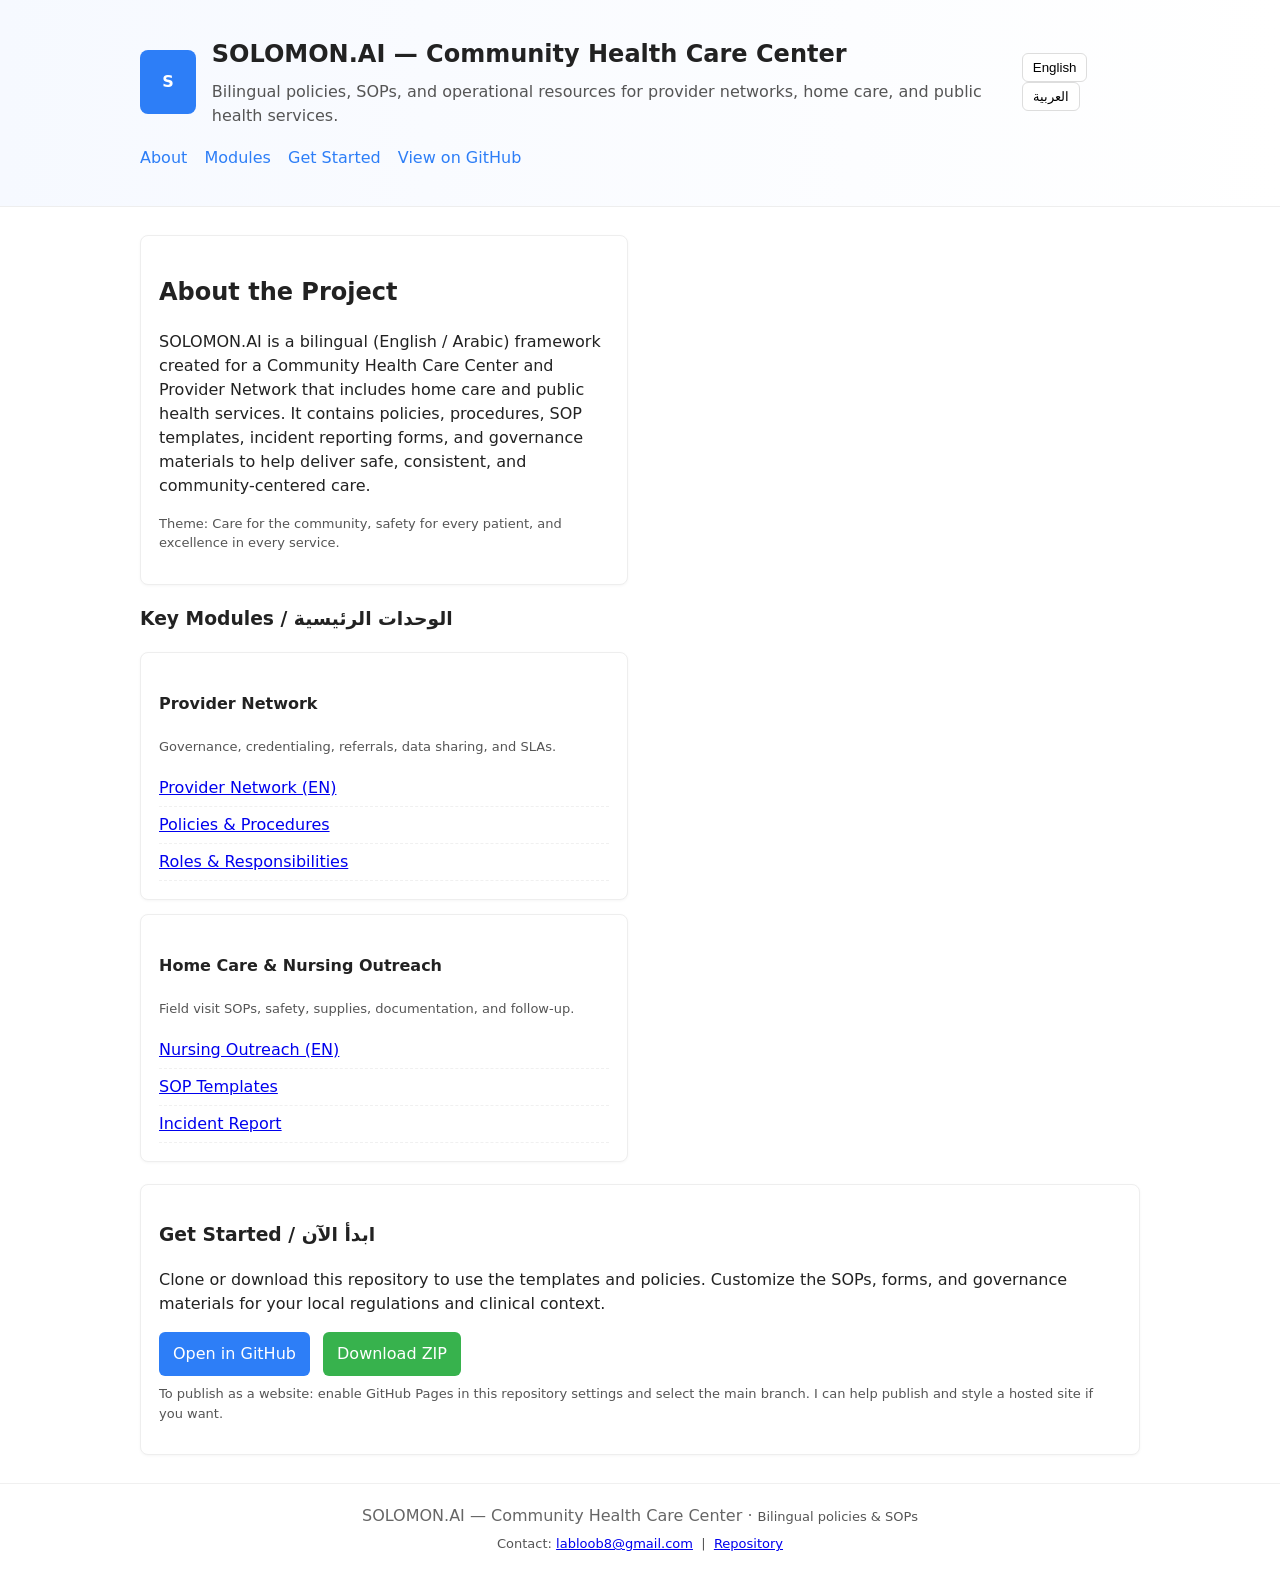
==== index.html @ 17a103a6 "Add website-style bilingual landing page (index.html) for SOLOMON.AI repository." ====
<!doctype html>
<html lang="en">
<head>
  <meta charset="utf-8">
  <meta name="viewport" content="width=device-width,initial-scale=1">
  <title>SOLOMON.AI — Community Health Care Center</title>
  <style>
    :root{--accent:#2d7ef7;--muted:#555}
    body{font-family:system-ui,-apple-system,Segoe UI,Roboto,'Helvetica Neue',Arial;line-height:1.5;margin:0;color:#222}
    header{background:linear-gradient(90deg,#f6f9ff,#fff);padding:36px 20px;border-bottom:1px solid #eee}
    .container{max-width:1000px;margin:0 auto}
    .brand{display:flex;align-items:center;gap:16px}
    .logo{width:64px;height:64px;background:var(--accent);border-radius:8px;display:flex;align-items:center;justify-content:center;color:white;font-weight:700}
    h1{margin:0;font-size:24px}
    p.lead{color:var(--muted);margin:8px 0 0}
    nav{margin-top:18px}
    nav a{margin-right:12px;color:var(--accent);text-decoration:none}
    main{padding:28px 20px}
    .grid{display:grid;grid-template-columns:1fr 1fr;gap:24px}
    .card{background:#fff;border:1px solid #eee;padding:18px;border-radius:8px;box-shadow:0 1px 3px rgba(30,30,30,0.04)}
    .actions{margin-top:12px}
    .btn{display:inline-block;background:var(--accent);color:#fff;padding:10px 14px;border-radius:6px;text-decoration:none}
    footer{padding:20px;border-top:1px solid #f0f0f0;color:#666;text-align:center}
    .links a{color:var(--accent);text-decoration:none}
    .rtl{direction:rtl;text-align:right}
    @media(max-width:800px){.grid{grid-template-columns:1fr}} 
    .module-list{list-style:none;padding:0;margin:0}
    .module-list li{padding:6px 0;border-bottom:1px dashed #f0f0f0}
    .small{font-size:13px;color:var(--muted)}
    .toggle {margin-left:8px;padding:6px 10px;border-radius:6px;border:1px solid #ddd;background:white;cursor:pointer}
  </style>
</head>
<body>
  <header>
    <div class="container">
      <div class="brand">
        <div class="logo">S</div>
        <div>
          <h1>SOLOMON.AI — Community Health Care Center</h1>
          <p class="lead">Bilingual policies, SOPs, and operational resources for provider networks, home care, and public health services.</p>
        </div>
        <div style="margin-left:auto">
          <button class="toggle" onclick="setLang('en')">English</button>
          <button class="toggle" onclick="setLang('ar')">العربية</button>
        </div>
      </div>
      <nav>
        <a href="#about">About</a>
        <a href="#modules">Modules</a>
        <a href="#get-started">Get Started</a>
        <a href="https://github.com/labloob/SOLOMON.AI">View on GitHub</a>
      </nav>
    </div>
  </header>

  <main>
    <div class="container">
      <section id="about" class="grid">
        <div class="card" id="en-card">
          <h2>About the Project</h2>
          <p>SOLOMON.AI is a bilingual (English / Arabic) framework created for a Community Health Care Center and Provider Network that includes home care and public health services. It contains policies, procedures, SOP templates, incident reporting forms, and governance materials to help deliver safe, consistent, and community-centered care.</p>
          <p class="small">Theme: Care for the community, safety for every patient, and excellence in every service.</p>
        </div>
        <div class="card rtl" id="ar-card" style="display:none">
          <h2>نبذة عن المشروع</h2>
          <p>SOLOMON.AI هو إطار ثنائي اللغة (الإنجليزية / العربية) مُصمم لمركز الرعاية الصحية المجتمعية وشبكة مقدمي الرعاية التي تتضمن الرعاية المنزلية والخدمات الصحية العامة. يحتوي على سياسات، وإجراءات، وقوالب SOP، ونماذج إبلاغ عن الحوادث، ومواد الحوكمة لدعم تقديم رعاية آمنة ومتسقة ومركزة على المجتمع.</p>
          <p class="small">الموضوع: رعاية المجتمع، سلامة كل مريض، وتميز في كل خدمة.</p>
        </div>
      </section>

      <section id="modules" style="margin-top:20px">
        <h3>Key Modules / الوحدات الرئيسية</h3>
        <div class="grid">
          <div class="card">
            <h4>Provider Network</h4>
            <p class="small">Governance, credentialing, referrals, data sharing, and SLAs.</p>
            <ul class="module-list">
              <li><a class="links" href="https://github.com/labloob/SOLOMON.AI/blob/main/docs/provider-network.md">Provider Network (EN)</a></li>
              <li><a class="links" href="https://github.com/labloob/SOLOMON.AI/blob/main/docs/policies-and-procedures.md">Policies & Procedures</a></li>
              <li><a class="links" href="https://github.com/labloob/SOLOMON.AI/blob/main/docs/roles-and-responsibilities.md">Roles & Responsibilities</a></li>
            </ul>
          </div>

          <div class="card rtl" style="display:none" id="modules-ar">
            <h4>شبكة مقدمي الرعاية</h4>
            <p class="small">الحوكمة، التحقق من المؤهلات، الإحالات، مشاركة البيانات، واتفاقيات مستوى الخدمة.</p>
            <ul class="module-list">
              <li><a class="links" href="https://github.com/labloob/SOLOMON.AI/blob/main/docs/provider-network.md">شبكة مقدمي الرعاية (AR)</a></li>
              <li><a class="links" href="https://github.com/labloob/SOLOMON.AI/blob/main/docs/policies-and-procedures.md">السياسات والإجراءات</a></li>
              <li><a class="links" href="https://github.com/labloob/SOLOMON.AI/blob/main/docs/roles-and-responsibilities.md">الأدوار والمسؤوليات</a></li>
            </ul>
          </div>
        </div>

        <div style="margin-top:14px" class="grid">
          <div class="card">
            <h4>Home Care & Nursing Outreach</h4>
            <p class="small">Field visit SOPs, safety, supplies, documentation, and follow-up.</p>
            <ul class="module-list">
              <li><a class="links" href="https://github.com/labloob/SOLOMON.AI/blob/main/docs/nursing-outreach-program.md">Nursing Outreach (EN)</a></li>
              <li><a class="links" href="https://github.com/labloob/SOLOMON.AI/blob/main/docs/sop-templates.md">SOP Templates</a></li>
              <li><a class="links" href="https://github.com/labloob/SOLOMON.AI/blob/main/docs/incident-report-form.md">Incident Report</a></li>
            </ul>
          </div>

          <div class="card rtl" style="display:none">
            <h4>الرعاية المنزلية وبرنامج التمريض الميداني</h4>
            <p class="small">إجراءات زيارات الميدان، السلامة، الإمدادات، التوثيق، والمتابعة.</p>
            <ul class="module-list">
              <li><a class="links" href="https://github.com/labloob/SOLOMON.AI/blob/main/docs/nursing-outreach-program.md">التمريض الميداني (AR)</a></li>
              <li><a class="links" href="https://github.com/labloob/SOLOMON.AI/blob/main/docs/sop-templates.md">قوالب SOP</a></li>
              <li><a class="links" href="https://github.com/labloob/SOLOMON.AI/blob/main/docs/incident-report-form.md">نموذج الإبلاغ عن الحوادث</a></li>
            </ul>
          </div>
        </div>
      </section>

      <section id="get-started" style="margin-top:22px">
        <div class="card">
          <h3>Get Started / ابدأ الآن</h3>
          <p>Clone or download this repository to use the templates and policies. Customize the SOPs, forms, and governance materials for your local regulations and clinical context.</p>
          <div class="actions">
            <a class="btn" href="https://github.com/labloob/SOLOMON.AI">Open in GitHub</a>
            <a class="btn" style="background:#37b24d;margin-left:8px" href="https://github.com/labloob/SOLOMON.AI/archive/refs/heads/main.zip">Download ZIP</a>
          </div>
          <p class="small" style="margin-top:8px">To publish as a website: enable GitHub Pages in this repository settings and select the main branch. I can help publish and style a hosted site if you want.</p>
        </div>
      </section>

    </div>
  </main>

  <footer>
    <div class="container">
      <div>SOLOMON.AI — Community Health Care Center &middot; <span class="small">Bilingual policies & SOPs</span></div>
      <div class="small" style="margin-top:6px">Contact: <a class="links" href="mailto:labloob8@gmail.com">labloob8@gmail.com</a> &nbsp;|&nbsp; <a class="links" href="https://github.com/labloob/SOLOMON.AI">Repository</a></div>
    </div>
  </footer>

  <script>
    function setLang(lang){
      const en = document.getElementById('en-card');
      const ar = document.getElementById('ar-card');
      const modulesAr = document.getElementById('modules-ar');
      const modulesEnList = document.querySelectorAll('#modules .card')[0];
      if(lang==='ar'){
        en.style.display='none'; ar.style.display='block';
        modulesAr.style.display='block'; modulesEnList.style.display='none';
        document.documentElement.lang='ar';
      } else {
        en.style.display='block'; ar.style.display='none';
        modulesAr.style.display='none'; modulesEnList.style.display='block';
        document.documentElement.lang='en';
      }
    }
    // default language
    setLang('en');
  </script>
</body>
</html>
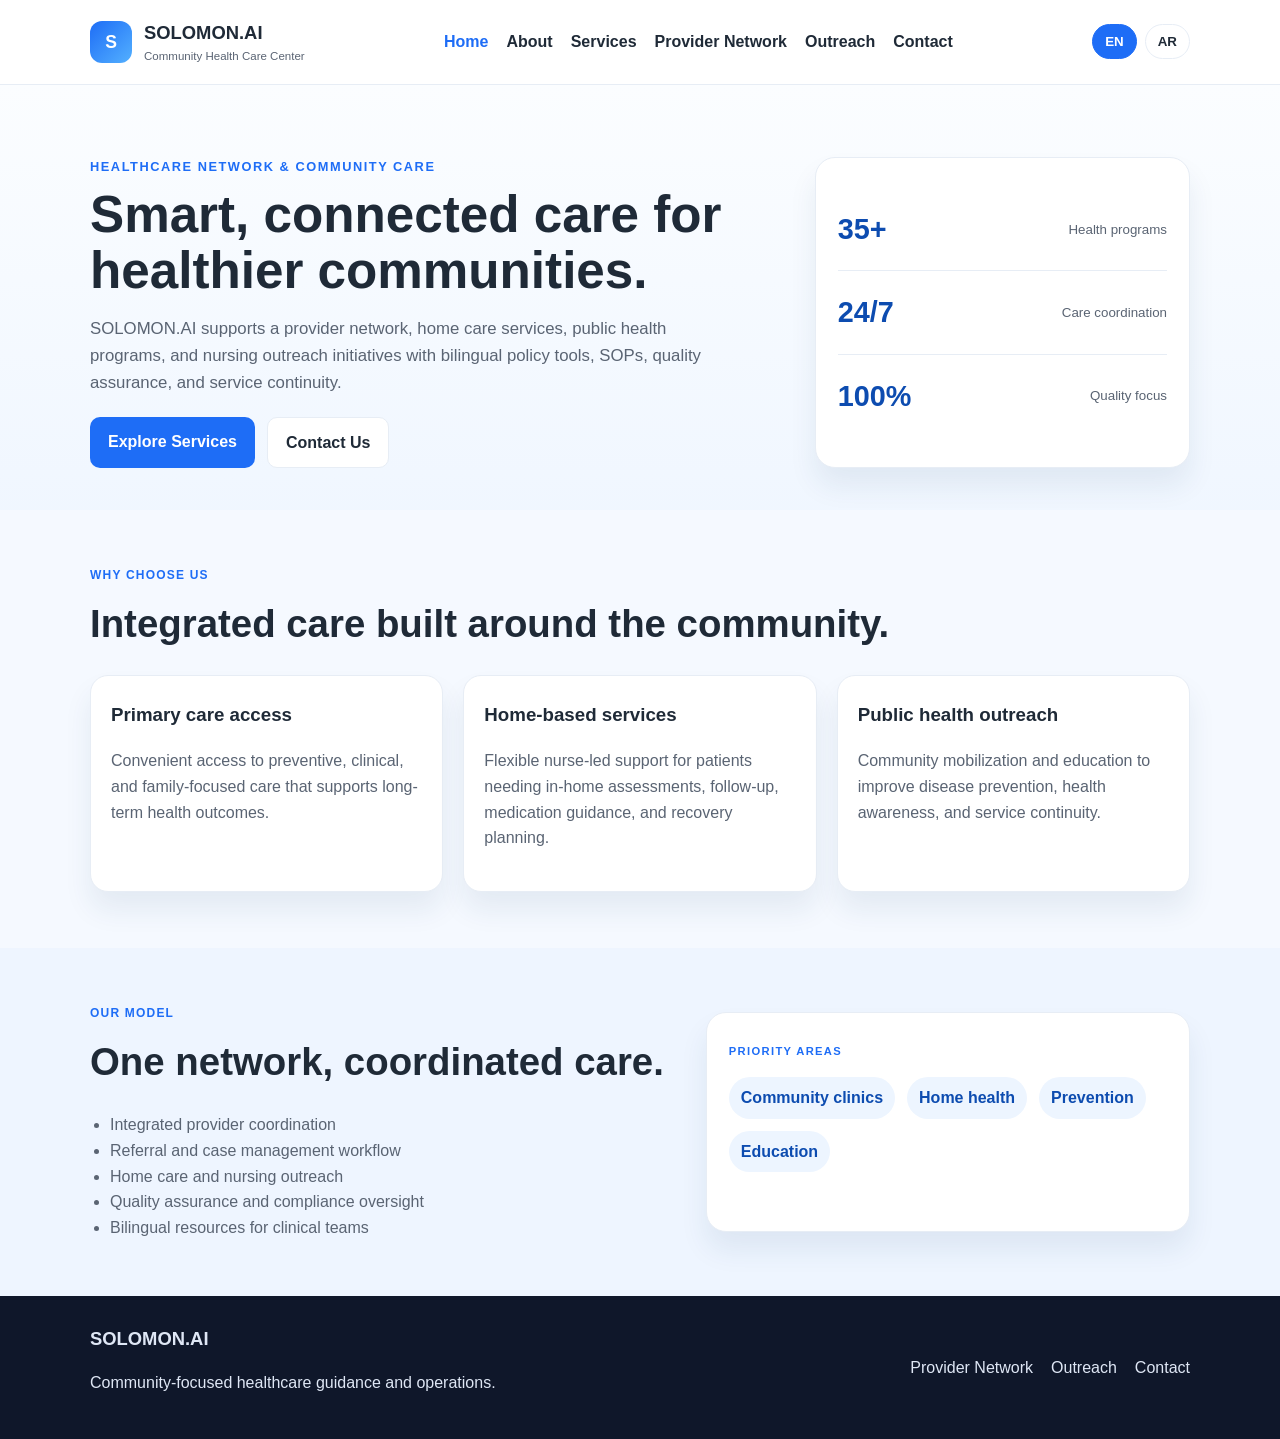
==== commit 6246633e: "Build a full bilingual healthcare website for SOLOMON.AI with home page, service pages, and navigati" ====
--- a/index.html
+++ b/index.html
@@ -1,160 +1,398 @@
-<!doctype html>
+<!DOCTYPE html>
 <html lang="en">
 <head>
-  <meta charset="utf-8">
-  <meta name="viewport" content="width=device-width,initial-scale=1">
-  <title>SOLOMON.AI — Community Health Care Center</title>
-  <style>
-    :root{--accent:#2d7ef7;--muted:#555}
-    body{font-family:system-ui,-apple-system,Segoe UI,Roboto,'Helvetica Neue',Arial;line-height:1.5;margin:0;color:#222}
-    header{background:linear-gradient(90deg,#f6f9ff,#fff);padding:36px 20px;border-bottom:1px solid #eee}
-    .container{max-width:1000px;margin:0 auto}
-    .brand{display:flex;align-items:center;gap:16px}
-    .logo{width:64px;height:64px;background:var(--accent);border-radius:8px;display:flex;align-items:center;justify-content:center;color:white;font-weight:700}
-    h1{margin:0;font-size:24px}
-    p.lead{color:var(--muted);margin:8px 0 0}
-    nav{margin-top:18px}
-    nav a{margin-right:12px;color:var(--accent);text-decoration:none}
-    main{padding:28px 20px}
-    .grid{display:grid;grid-template-columns:1fr 1fr;gap:24px}
-    .card{background:#fff;border:1px solid #eee;padding:18px;border-radius:8px;box-shadow:0 1px 3px rgba(30,30,30,0.04)}
-    .actions{margin-top:12px}
-    .btn{display:inline-block;background:var(--accent);color:#fff;padding:10px 14px;border-radius:6px;text-decoration:none}
-    footer{padding:20px;border-top:1px solid #f0f0f0;color:#666;text-align:center}
-    .links a{color:var(--accent);text-decoration:none}
-    .rtl{direction:rtl;text-align:right}
-    @media(max-width:800px){.grid{grid-template-columns:1fr}} 
-    .module-list{list-style:none;padding:0;margin:0}
-    .module-list li{padding:6px 0;border-bottom:1px dashed #f0f0f0}
-    .small{font-size:13px;color:var(--muted)}
-    .toggle {margin-left:8px;padding:6px 10px;border-radius:6px;border:1px solid #ddd;background:white;cursor:pointer}
-  </style>
+  <meta charset="UTF-8" />
+  <meta name="viewport" content="width=device-width, initial-scale=1.0" />
+  <title>SOLOMON.AI | Community Health Care Center</title>
+  <meta name="description" content="SOLOMON.AI provides bilingual healthcare policy, provider network, home care, and nursing outreach resources for community health services." />
+  <link rel="stylesheet" href="styles.css" />
 </head>
 <body>
-  <header>
-    <div class="container">
-      <div class="brand">
-        <div class="logo">S</div>
+  <header class="site-header">
+    <div class="container nav-wrap">
+      <div class="brand-block">
+        <div class="brand-mark">S</div>
         <div>
-          <h1>SOLOMON.AI — Community Health Care Center</h1>
-          <p class="lead">Bilingual policies, SOPs, and operational resources for provider networks, home care, and public health services.</p>
-        </div>
-        <div style="margin-left:auto">
-          <button class="toggle" onclick="setLang('en')">English</button>
-          <button class="toggle" onclick="setLang('ar')">العربية</button>
-        </div>
-      </div>
-      <nav>
-        <a href="#about">About</a>
-        <a href="#modules">Modules</a>
-        <a href="#get-started">Get Started</a>
-        <a href="https://github.com/labloob/SOLOMON.AI">View on GitHub</a>
+          <div class="brand-name">SOLOMON.AI</div>
+          <div class="brand-tag">Community Health Care Center</div>
+        </div>
+      </div>
+      <nav class="main-nav">
+        <a href="index.html" class="active">Home</a>
+        <a href="about.html">About</a>
+        <a href="services.html">Services</a>
+        <a href="provider-network.html">Provider Network</a>
+        <a href="outreach.html">Outreach</a>
+        <a href="contact.html">Contact</a>
       </nav>
+      <div class="lang-switcher">
+        <button type="button" class="lang-btn active" data-lang="en">EN</button>
+        <button type="button" class="lang-btn" data-lang="ar">AR</button>
+      </div>
     </div>
   </header>
 
   <main>
-    <div class="container">
-      <section id="about" class="grid">
-        <div class="card" id="en-card">
-          <h2>About the Project</h2>
-          <p>SOLOMON.AI is a bilingual (English / Arabic) framework created for a Community Health Care Center and Provider Network that includes home care and public health services. It contains policies, procedures, SOP templates, incident reporting forms, and governance materials to help deliver safe, consistent, and community-centered care.</p>
-          <p class="small">Theme: Care for the community, safety for every patient, and excellence in every service.</p>
-        </div>
-        <div class="card rtl" id="ar-card" style="display:none">
-          <h2>نبذة عن المشروع</h2>
-          <p>SOLOMON.AI هو إطار ثنائي اللغة (الإنجليزية / العربية) مُصمم لمركز الرعاية الصحية المجتمعية وشبكة مقدمي الرعاية التي تتضمن الرعاية المنزلية والخدمات الصحية العامة. يحتوي على سياسات، وإجراءات، وقوالب SOP، ونماذج إبلاغ عن الحوادث، ومواد الحوكمة لدعم تقديم رعاية آمنة ومتسقة ومركزة على المجتمع.</p>
-          <p class="small">الموضوع: رعاية المجتمع، سلامة كل مريض، وتميز في كل خدمة.</p>
-        </div>
-      </section>
-
-      <section id="modules" style="margin-top:20px">
-        <h3>Key Modules / الوحدات الرئيسية</h3>
-        <div class="grid">
-          <div class="card">
-            <h4>Provider Network</h4>
-            <p class="small">Governance, credentialing, referrals, data sharing, and SLAs.</p>
-            <ul class="module-list">
-              <li><a class="links" href="https://github.com/labloob/SOLOMON.AI/blob/main/docs/provider-network.md">Provider Network (EN)</a></li>
-              <li><a class="links" href="https://github.com/labloob/SOLOMON.AI/blob/main/docs/policies-and-procedures.md">Policies & Procedures</a></li>
-              <li><a class="links" href="https://github.com/labloob/SOLOMON.AI/blob/main/docs/roles-and-responsibilities.md">Roles & Responsibilities</a></li>
+    <section class="hero">
+      <div class="container hero-grid">
+        <div class="hero-copy">
+          <div class="eyebrow en">Healthcare Network & Community Care</div>
+          <div class="eyebrow ar hidden">شبكة الرعاية الصحية والخدمات المجتمعية</div>
+          <h1 class="en">Smart, connected care for healthier communities.</h1>
+          <h1 class="ar hidden">رعاية ذكية ومتصلة لبناء مجتمعات أكثر صحة.</h1>
+          <p class="lead en">SOLOMON.AI supports a provider network, home care services, public health programs, and nursing outreach initiatives with bilingual policy tools, SOPs, quality assurance, and service continuity.</p>
+          <p class="lead ar hidden">يدعم SOLOMON.AI شبكة مقدمي الرعاية، وخدمات الرعاية المنزلية، وبرامج الصحة العامة، ومبادرات التمريض الميداني عبر أدوات سياسات ثنائية اللغة، إجراءات تشغيل موحدة، ضمان جودة، واستمرارية الخدمة.</p>
+          <div class="actions">
+            <a href="services.html" class="btn primary en">Explore Services</a>
+            <a href="services.html" class="btn primary ar hidden">استكشف الخدمات</a>
+            <a href="contact.html" class="btn secondary en">Contact Us</a>
+            <a href="contact.html" class="btn secondary ar hidden">تواصل معنا</a>
+          </div>
+        </div>
+        <div class="hero-panel en">
+          <div class="panel-box">
+            <div class="metric"><span>35+</span><small>Health programs</small></div>
+            <div class="metric"><span>24/7</span><small>Care coordination</small></div>
+            <div class="metric"><span>100%</span><small>Quality focus</small></div>
+          </div>
+        </div>
+        <div class="hero-panel ar hidden">
+          <div class="panel-box">
+            <div class="metric"><span>35+</span><small>برامج صحية</small></div>
+            <div class="metric"><span>24/7</span><small>تنسيق الرعاية</small></div>
+            <div class="metric"><span>100%</span><small>تركيز الجودة</small></div>
+          </div>
+        </div>
+      </div>
+    </section>
+
+    <section class="section">
+      <div class="container">
+        <div class="section-header en">
+          <p class="section-tag">Why choose us</p>
+          <h2>Integrated care built around the community.</h2>
+        </div>
+        <div class="section-header ar hidden">
+          <p class="section-tag">لماذا نحن</p>
+          <h2>رعاية متكاملة تُبنى حول المجتمع.</h2>
+        </div>
+        <div class="three-grid">
+          <article class="info-card en">
+            <h3>Primary care access</h3>
+            <p>Convenient access to preventive, clinical, and family-focused care that supports long-term health outcomes.</p>
+          </article>
+          <article class="info-card ar hidden">
+            <h3>الوصول إلى الرعاية الأولية</h3>
+            <p>وصول مريح إلى الرعاية الوقائية والسريرية والمتمحورة حول الأسرة لدعم نتائج صحية طويلة الأمد.</p>
+          </article>
+
+          <article class="info-card en">
+            <h3>Home-based services</h3>
+            <p>Flexible nurse-led support for patients needing in-home assessments, follow-up, medication guidance, and recovery planning.</p>
+          </article>
+          <article class="info-card ar hidden">
+            <h3>الخدمات المنزلية</h3>
+            <p>دعم مرن بقيادة ممرضين للمرضى الذين يحتاجون إلى تقييم منزلي، ومتابعة، وتوجيه دوائي، وتخطيط التعافي.</p>
+          </article>
+
+          <article class="info-card en">
+            <h3>Public health outreach</h3>
+            <p>Community mobilization and education to improve disease prevention, health awareness, and service continuity.</p>
+          </article>
+          <article class="info-card ar hidden">
+            <h3>التوعية الصحية العامة</h3>
+            <p>تعبئة مجتمعية وتعليم صحي لتحسين الوقاية من الأمراض، وزيادة الوعي الصحي، واستمرار الخدمة.</p>
+          </article>
+        </div>
+      </div>
+    </section>
+
+    <section class="section alt-bg">
+      <div class="container">
+        <div class="two-column">
+          <div>
+            <div class="section-header en">
+              <p class="section-tag">Our model</p>
+              <h2>One network, coordinated care.</h2>
+            </div>
+            <div class="section-header ar hidden">
+              <p class="section-tag">نموذجنا</p>
+              <h2>شبكة واحدة، رعاية منسقة.</h2>
+            </div>
+            <ul class="check-list en">
+              <li>Integrated provider coordination</li>
+              <li>Referral and case management workflow</li>
+              <li>Home care and nursing outreach</li>
+              <li>Quality assurance and compliance oversight</li>
+              <li>Bilingual resources for clinical teams</li>
             </ul>
-          </div>
-
-          <div class="card rtl" style="display:none" id="modules-ar">
-            <h4>شبكة مقدمي الرعاية</h4>
-            <p class="small">الحوكمة، التحقق من المؤهلات، الإحالات، مشاركة البيانات، واتفاقيات مستوى الخدمة.</p>
-            <ul class="module-list">
-              <li><a class="links" href="https://github.com/labloob/SOLOMON.AI/blob/main/docs/provider-network.md">شبكة مقدمي الرعاية (AR)</a></li>
-              <li><a class="links" href="https://github.com/labloob/SOLOMON.AI/blob/main/docs/policies-and-procedures.md">السياسات والإجراءات</a></li>
-              <li><a class="links" href="https://github.com/labloob/SOLOMON.AI/blob/main/docs/roles-and-responsibilities.md">الأدوار والمسؤوليات</a></li>
+            <ul class="check-list ar hidden">
+              <li>تنسيق مزودين متكامل</li>
+              <li>سير عمل الإحالة وإدارة الحالات</li>
+              <li>الرعاية المنزلية والتمريض الميداني</li>
+              <li>ضمان الجودة والامتثال</li>
+              <li>موارد ثنائية اللغة للفرق السريرية</li>
             </ul>
           </div>
-        </div>
-
-        <div style="margin-top:14px" class="grid">
-          <div class="card">
-            <h4>Home Care & Nursing Outreach</h4>
-            <p class="small">Field visit SOPs, safety, supplies, documentation, and follow-up.</p>
-            <ul class="module-list">
-              <li><a class="links" href="https://github.com/labloob/SOLOMON.AI/blob/main/docs/nursing-outreach-program.md">Nursing Outreach (EN)</a></li>
-              <li><a class="links" href="https://github.com/labloob/SOLOMON.AI/blob/main/docs/sop-templates.md">SOP Templates</a></li>
-              <li><a class="links" href="https://github.com/labloob/SOLOMON.AI/blob/main/docs/incident-report-form.md">Incident Report</a></li>
-            </ul>
-          </div>
-
-          <div class="card rtl" style="display:none">
-            <h4>الرعاية المنزلية وبرنامج التمريض الميداني</h4>
-            <p class="small">إجراءات زيارات الميدان، السلامة، الإمدادات، التوثيق، والمتابعة.</p>
-            <ul class="module-list">
-              <li><a class="links" href="https://github.com/labloob/SOLOMON.AI/blob/main/docs/nursing-outreach-program.md">التمريض الميداني (AR)</a></li>
-              <li><a class="links" href="https://github.com/labloob/SOLOMON.AI/blob/main/docs/sop-templates.md">قوالب SOP</a></li>
-              <li><a class="links" href="https://github.com/labloob/SOLOMON.AI/blob/main/docs/incident-report-form.md">نموذج الإبلاغ عن الحوادث</a></li>
-            </ul>
-          </div>
-        </div>
-      </section>
-
-      <section id="get-started" style="margin-top:22px">
-        <div class="card">
-          <h3>Get Started / ابدأ الآن</h3>
-          <p>Clone or download this repository to use the templates and policies. Customize the SOPs, forms, and governance materials for your local regulations and clinical context.</p>
-          <div class="actions">
-            <a class="btn" href="https://github.com/labloob/SOLOMON.AI">Open in GitHub</a>
-            <a class="btn" style="background:#37b24d;margin-left:8px" href="https://github.com/labloob/SOLOMON.AI/archive/refs/heads/main.zip">Download ZIP</a>
-          </div>
-          <p class="small" style="margin-top:8px">To publish as a website: enable GitHub Pages in this repository settings and select the main branch. I can help publish and style a hosted site if you want.</p>
-        </div>
-      </section>
-
-    </div>
+          <div class="panel-box large">
+            <div class="mini-label en">Priority areas</div>
+            <div class="mini-label ar hidden">المجالات ذات الأولوية</div>
+            <div class="pill-row en">
+              <span>Community clinics</span>
+              <span>Home health</span>
+              <span>Prevention</span>
+              <span>Education</span>
+            </div>
+            <div class="pill-row ar hidden">
+              <span>العيادات المجتمعية</span>
+              <span>الرعاية المنزلية</span>
+              <span>الوقاية</span>
+              <span>التثقيف</span>
+            </div>
+          </div>
+        </div>
+      </div>
+    </section>
   </main>
 
-  <footer>
-    <div class="container">
-      <div>SOLOMON.AI — Community Health Care Center &middot; <span class="small">Bilingual policies & SOPs</span></div>
-      <div class="small" style="margin-top:6px">Contact: <a class="links" href="mailto:labloob8@gmail.com">labloob8@gmail.com</a> &nbsp;|&nbsp; <a class="links" href="https://github.com/labloob/SOLOMON.AI">Repository</a></div>
+  <footer class="site-footer">
+    <div class="container footer-wrap">
+      <div>
+        <div class="brand-name">SOLOMON.AI</div>
+        <p class="en">Community-focused healthcare guidance and operations.</p>
+        <p class="ar hidden">إرشادات وتشغيل رعاية صحية موجهة نحو المجتمع.</p>
+      </div>
+      <div class="footer-links">
+        <a href="provider-network.html">Provider Network</a>
+        <a href="outreach.html">Outreach</a>
+        <a href="contact.html">Contact</a>
+      </div>
     </div>
   </footer>
 
-  <script>
-    function setLang(lang){
-      const en = document.getElementById('en-card');
-      const ar = document.getElementById('ar-card');
-      const modulesAr = document.getElementById('modules-ar');
-      const modulesEnList = document.querySelectorAll('#modules .card')[0];
-      if(lang==='ar'){
-        en.style.display='none'; ar.style.display='block';
-        modulesAr.style.display='block'; modulesEnList.style.display='none';
-        document.documentElement.lang='ar';
-      } else {
-        en.style.display='block'; ar.style.display='none';
-        modulesAr.style.display='none'; modulesEnList.style.display='block';
-        document.documentElement.lang='en';
-      }
-    }
-    // default language
-    setLang('en');
-  </script>
+  <script src="script.js"></script>
 </body>
 </html>
+
+
+
+
+
+
+
+
+
+
+
+
+
+
+
+
+
+
+
+
+
+
+
+
+
+
+
+
+
+
+
+
+
+
+
+
+
+
+
+
+
+
+
+
+
+
+
+
+
+
+
+
+
+
+
+
+
+
+
+
+
+
+
+
+
+
+
+
+
+
+
+
+
+
+
+
+
+
+
+
+
+
+
+
+
+
+
+
+
+
+
+
+
+
+
+
+
+
+
+
+
+
+
+
+
+
+
+
+
+
+
+
+
+
+
+
+
+
+
+
+
+
+
+
+
+
+
+
+
+
+
+
+
+
+
+
+
+
+
+
+
+
+
+
+
+
+
+
+
+
+
+
+
+
+
+
+
+
+
+
+
+
+
+
+
+
+
+
+
+
+
+
+
+
+
+
+
+
+
+
+
+
+
+
+
+
+
+
+
+
+
+
+
+
+
+
+
+
+
+
+
+
+
+
+
+
+
+
+
+
+
+
+
+
+
+
+
+
+
+
+
+
+
--- a/styles.css
+++ b/styles.css
@@ -0,0 +1,359 @@
+* {
+  box-sizing: border-box;
+}
+
+:root {
+  --primary: #1e6df6;
+  --primary-dark: #0d4cb0;
+  --accent: #53b0ff;
+  --bg: #f5f9ff;
+  --panel: #ffffff;
+  --text: #1f2a37;
+  --muted: #5a6473;
+  --line: #e7edf5;
+  --success: #1e9a68;
+  --shadow: 0 18px 28px rgba(24, 58, 103, 0.08);
+}
+
+html { scroll-behavior: smooth; }
+body {
+  margin: 0;
+  font-family: Arial, Helvetica, sans-serif;
+  background: var(--bg);
+  color: var(--text);
+  line-height: 1.6;
+}
+
+a { color: var(--primary); text-decoration: none; }
+a:hover { color: var(--primary-dark); }
+
+.container {
+  width: min(1100px, calc(100% - 32px));
+  margin: 0 auto;
+}
+
+.site-header {
+  background: rgba(255,255,255,0.94);
+  border-bottom: 1px solid var(--line);
+  position: sticky;
+  top: 0;
+  z-index: 20;
+  backdrop-filter: blur(6px);
+}
+
+.nav-wrap {
+  display: flex;
+  align-items: center;
+  justify-content: space-between;
+  padding: 18px 0;
+  gap: 18px;
+  flex-wrap: wrap;
+}
+
+.brand-block {
+  display: flex;
+  align-items: center;
+  gap: 12px;
+}
+
+.brand-mark {
+  width: 42px;
+  height: 42px;
+  border-radius: 12px;
+  background: linear-gradient(135deg, var(--primary), var(--accent));
+  display: grid;
+  place-items: center;
+  color: white;
+  font-weight: 700;
+  font-size: 1.1rem;
+}
+
+.brand-name {
+  font-weight: 700;
+  font-size: 1.15rem;
+}
+
+.brand-tag {
+  font-size: 0.72rem;
+  color: var(--muted);
+}
+
+.main-nav {
+  display: flex;
+  align-items: center;
+  gap: 18px;
+  flex-wrap: wrap;
+}
+
+.main-nav a {
+  color: var(--text);
+  font-weight: 600;
+}
+
+.main-nav a.active,
+.main-nav a:hover {
+  color: var(--primary);
+}
+
+.lang-switcher {
+  display: flex;
+  gap: 8px;
+}
+
+.lang-btn {
+  border: 1px solid var(--line);
+  background: #fff;
+  color: var(--text);
+  padding: 9px 12px;
+  border-radius: 999px;
+  cursor: pointer;
+  font-weight: 700;
+}
+
+.lang-btn.active {
+  background: var(--primary);
+  color: #fff;
+  border-color: var(--primary);
+}
+
+.hero {
+  padding: 72px 0 42px;
+  background: linear-gradient(180deg, #fbfdff 0%, rgba(235,244,255,0.5) 100%);
+}
+
+.hero-grid {
+  display: grid;
+  grid-template-columns: 1.3fr 0.7fr;
+  gap: 28px;
+  align-items: center;
+}
+
+.eyebrow {
+  font-size: 0.8rem;
+  text-transform: uppercase;
+  letter-spacing: 0.12em;
+  color: var(--primary);
+  font-weight: 700;
+  margin-bottom: 10px;
+}
+
+.hero h1 {
+  font-size: clamp(1.9rem, 4vw, 3.8rem);
+  line-height: 1.08;
+  margin: 0 0 18px;
+}
+
+.lead {
+  font-size: 1.05rem;
+  color: var(--muted);
+  max-width: 620px;
+}
+
+.actions {
+  display: flex;
+  gap: 12px;
+  flex-wrap: wrap;
+  margin-top: 20px;
+}
+
+.btn {
+  display: inline-block;
+  border-radius: 10px;
+  padding: 12px 18px;
+  font-weight: 700;
+  transition: 0.2s ease;
+}
+
+.btn.primary {
+  background: var(--primary);
+  color: #fff;
+}
+
+.btn.primary:hover { background: var(--primary-dark); color: #fff; }
+
+.btn.secondary {
+  background: #fff;
+  color: var(--text);
+  border: 1px solid var(--line);
+}
+
+.panel-box {
+  background: var(--panel);
+  border: 1px solid var(--line);
+  border-radius: 20px;
+  box-shadow: var(--shadow);
+  padding: 30px 22px;
+}
+
+.metric {
+  display: flex;
+  align-items: center;
+  justify-content: space-between;
+  gap: 18px;
+  padding: 18px 0;
+  border-bottom: 1px solid var(--line);
+}
+
+.metric:last-child { border-bottom: none; }
+
+.metric span {
+  font-size: 1.8rem;
+  font-weight: 800;
+  color: var(--primary-dark);
+}
+
+.metric small {
+  color: var(--muted);
+  display: block;
+}
+
+.section {
+  padding: 56px 0;
+}
+
+.alt-bg {
+  background: #eef5ff;
+}
+
+.section-header {
+  margin-bottom: 20px;
+}
+
+.section-tag {
+  color: var(--primary);
+  text-transform: uppercase;
+  letter-spacing: 0.1em;
+  font-size: 0.75rem;
+  font-weight: 700;
+  margin: 0 0 8px;
+}
+
+h2 {
+  margin: 0;
+  font-size: clamp(1.7rem, 3vw, 2.6rem);
+}
+
+h3 { margin-top: 0; }
+
+.three-grid {
+  display: grid;
+  grid-template-columns: repeat(3, minmax(0, 1fr));
+  gap: 20px;
+}
+
+.info-card,
+.content-card,
+.mini-card {
+  background: var(--panel);
+  border: 1px solid var(--line);
+  border-radius: 18px;
+  box-shadow: var(--shadow);
+  padding: 24px 20px;
+}
+
+.info-card p,
+.content-card p,
+.mini-card li,
+.bullet-list li,
+.check-list li {
+  color: var(--muted);
+}
+
+.two-column {
+  display: grid;
+  grid-template-columns: 1.1fr 0.9fr;
+  gap: 24px;
+  align-items: center;
+}
+
+.check-list,
+.bullet-list {
+  margin: 16px 0 0;
+  padding-left: 20px;
+}
+
+.pill-row {
+  display: flex;
+  flex-wrap: wrap;
+  gap: 12px;
+  margin-top: 16px;
+}
+
+.pill-row span {
+  background: #edf5ff;
+  border-radius: 999px;
+  padding: 8px 12px;
+  color: var(--primary-dark);
+  font-weight: 700;
+}
+
+.mini-label {
+  font-size: 0.7rem;
+  color: var(--primary);
+  text-transform: uppercase;
+  letter-spacing: 0.12em;
+  font-weight: 700;
+}
+
+.large {
+  min-height: 220px;
+}
+
+.site-footer {
+  background: #0f172a;
+  color: #dfe7f5;
+  padding: 28px 0;
+}
+
+.footer-wrap {
+  display: flex;
+  align-items: center;
+  justify-content: space-between;
+  gap: 18px;
+  flex-wrap: wrap;
+}
+
+.footer-links {
+  display: flex;
+  gap: 18px;
+  flex-wrap: wrap;
+}
+
+.footer-links a { color: #dfe7f5; }
+
+.page-main {
+  padding: 52px 0 72px;
+}
+
+.narrow-page {
+  max-width: 860px;
+}
+
+.page-header {
+  margin-bottom: 22px;
+}
+
+.info-grid {
+  display: grid;
+  grid-template-columns: repeat(2, minmax(0,1fr));
+  gap: 18px;
+  margin-top: 22px;
+}
+
+.mini-card ul { padding-left: 18px; }
+
+.hidden { display: none !important; }
+
+@media (max-width: 900px) {
+  .hero-grid,
+  .two-column,
+  .three-grid,
+  .info-grid {
+    grid-template-columns: 1fr;
+  }
+
+  .main-nav {
+    width: 100%;
+    justify-content: center;
+  }
+}
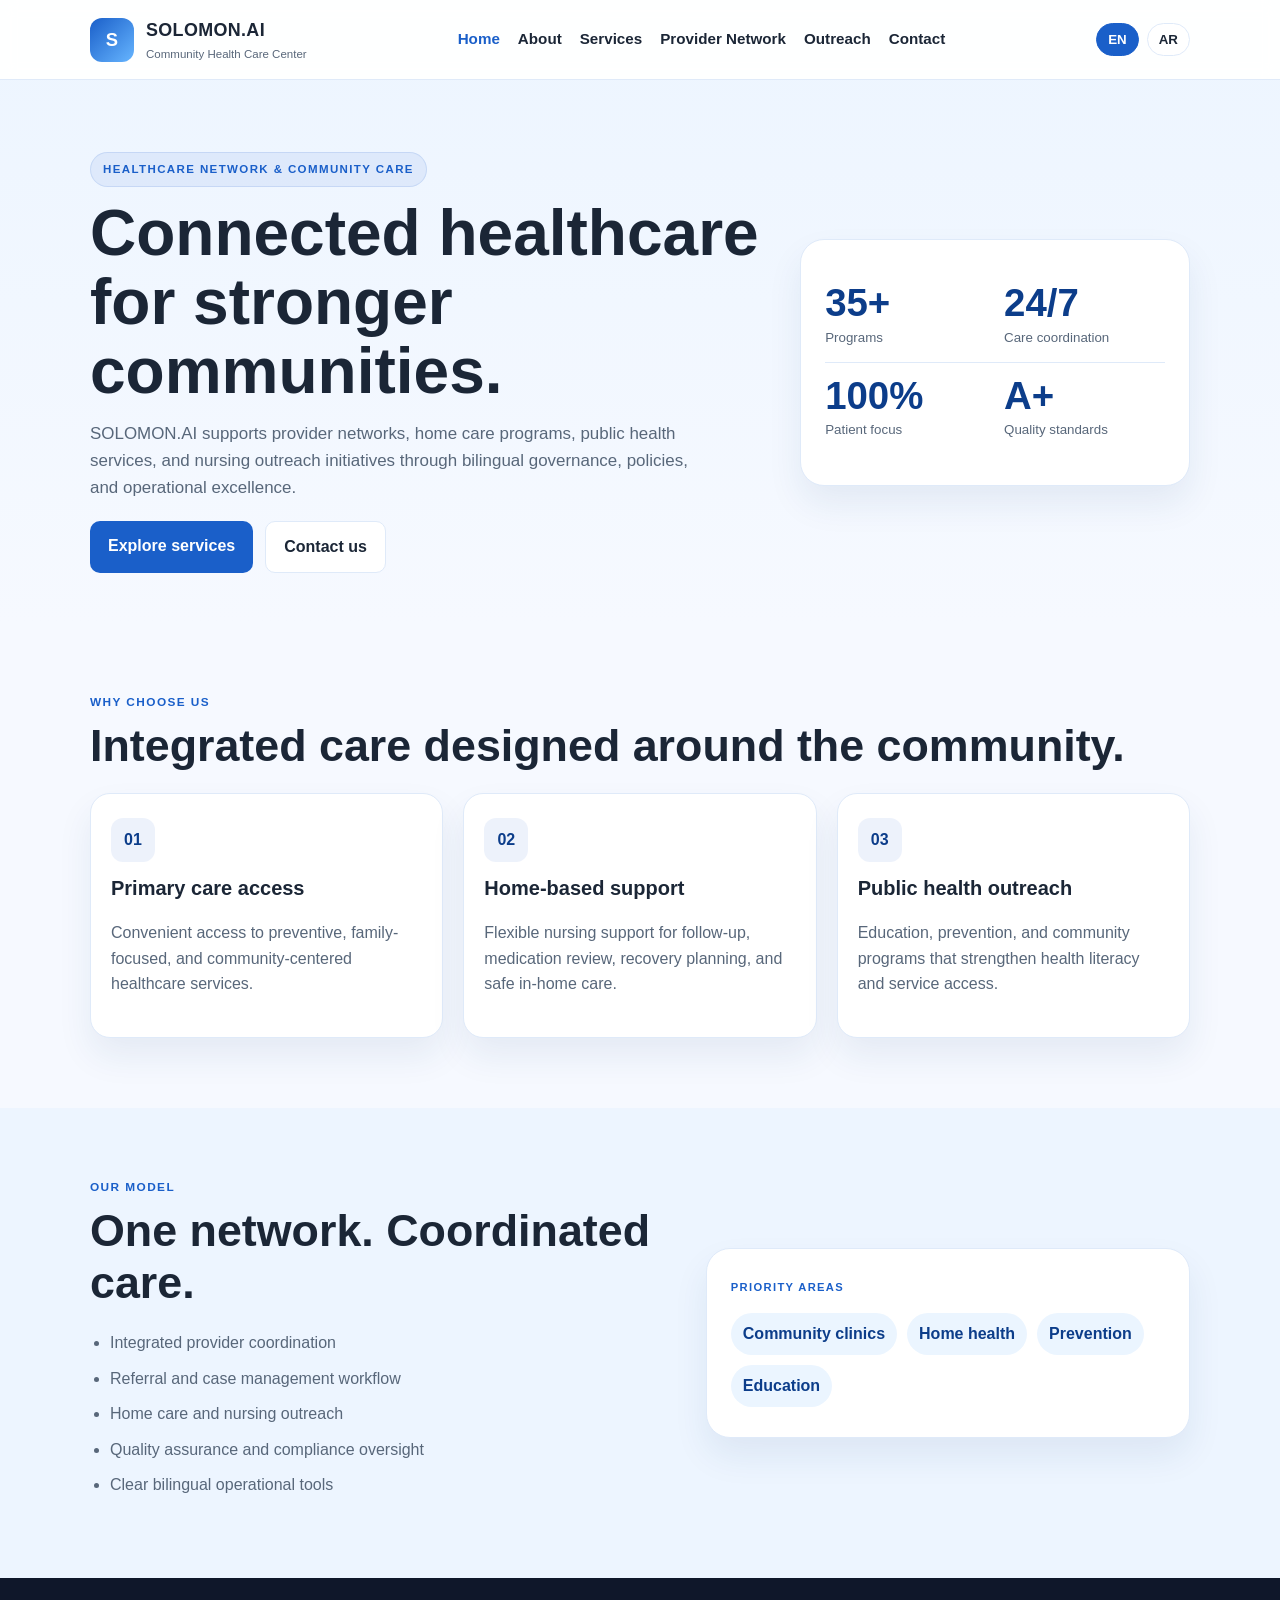
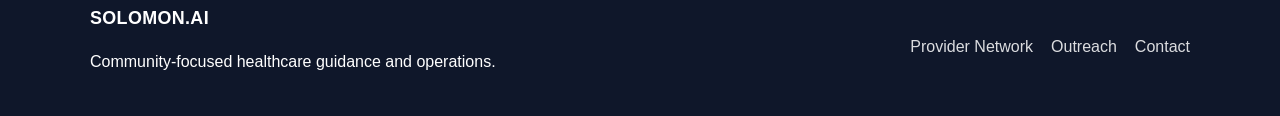
==== commit 54f99b49: "Upgrade SOLOMON.AI website to a more professional bilingual healthcare design." ====
--- a/index.html
+++ b/index.html
@@ -1,149 +1,187 @@
 <!DOCTYPE html>
 <html lang="en">
-<head>
-  <meta charset="UTF-8" />
-  <meta name="viewport" content="width=device-width, initial-scale=1.0" />
-  <title>SOLOMON.AI | Community Health Care Center</title>
-  <meta name="description" content="SOLOMON.AI provides bilingual healthcare policy, provider network, home care, and nursing outreach resources for community health services." />
-  <link rel="stylesheet" href="styles.css" />
-</head>
-<body>
-  <header class="site-header">
-    <div class="container nav-wrap">
-      <div class="brand-block">
-        <div class="brand-mark">S</div>
-        <div>
-          <div class="brand-name">SOLOMON.AI</div>
-          <div class="brand-tag">Community Health Care Center</div>
+  <head>
+    <meta charset="UTF-8" />
+    <meta name="viewport" content="width=device-width, initial-scale=1.0" />
+    <title>SOLOMON.AI | Community Health Care Center</title>
+    <meta name="description" content="SOLOMON.AI is a bilingual platform for provider networks, home care, public health, and nursing outreach services." />
+    <link rel="stylesheet" href="styles.css" />
+  </head>
+  <body>
+    <header class="site-header">
+      <div class="container nav-wrap">
+        <a href="index.html" class="brand" aria-label="SOLOMON.AI home">
+          <span class="brand-mark">S</span>
+          <span>
+            <span class="brand-name">SOLOMON.AI</span>
+            <span class="brand-tag">Community Health Care Center</span>
+          </span>
+        </a>
+
+        <nav class="main-nav" aria-label="Main navigation">
+          <a href="index.html" class="active">Home</a>
+          <a href="about.html">About</a>
+          <a href="services.html">Services</a>
+          <a href="provider-network.html">Provider Network</a>
+          <a href="outreach.html">Outreach</a>
+          <a href="contact.html">Contact</a>
+        </nav>
+
+        <div class="lang-switcher" aria-label="Language switcher">
+          <button class="lang-btn active" data-lang="en">EN</button>
+          <button class="lang-btn" data-lang="ar">AR</button>
         </div>
       </div>
-      <nav class="main-nav">
-        <a href="index.html" class="active">Home</a>
-        <a href="about.html">About</a>
-        <a href="services.html">Services</a>
-        <a href="provider-network.html">Provider Network</a>
-        <a href="outreach.html">Outreach</a>
-        <a href="contact.html">Contact</a>
-      </nav>
-      <div class="lang-switcher">
-        <button type="button" class="lang-btn active" data-lang="en">EN</button>
-        <button type="button" class="lang-btn" data-lang="ar">AR</button>
-      </div>
-    </div>
-  </header>
-
-  <main>
-    <section class="hero">
-      <div class="container hero-grid">
-        <div class="hero-copy">
-          <div class="eyebrow en">Healthcare Network & Community Care</div>
-          <div class="eyebrow ar hidden">شبكة الرعاية الصحية والخدمات المجتمعية</div>
-          <h1 class="en">Smart, connected care for healthier communities.</h1>
-          <h1 class="ar hidden">رعاية ذكية ومتصلة لبناء مجتمعات أكثر صحة.</h1>
-          <p class="lead en">SOLOMON.AI supports a provider network, home care services, public health programs, and nursing outreach initiatives with bilingual policy tools, SOPs, quality assurance, and service continuity.</p>
-          <p class="lead ar hidden">يدعم SOLOMON.AI شبكة مقدمي الرعاية، وخدمات الرعاية المنزلية، وبرامج الصحة العامة، ومبادرات التمريض الميداني عبر أدوات سياسات ثنائية اللغة، إجراءات تشغيل موحدة، ضمان جودة، واستمرارية الخدمة.</p>
-          <div class="actions">
-            <a href="services.html" class="btn primary en">Explore Services</a>
-            <a href="services.html" class="btn primary ar hidden">استكشف الخدمات</a>
-            <a href="contact.html" class="btn secondary en">Contact Us</a>
-            <a href="contact.html" class="btn secondary ar hidden">تواصل معنا</a>
+    </header>
+
+    <main>
+      <section class="hero">
+        <div class="container hero-grid">
+          <div class="hero-copy">
+            <div class="eyebrow en">Healthcare network & community care</div>
+            <div class="eyebrow ar hidden">شبكة الرعاية الصحية والخدمات المجتمعية</div>
+            <h1 class="en">Connected healthcare for stronger communities.</h1>
+            <h1 class="ar hidden">رعاية صحية مترابطة لمجتمعات أقوى.</h1>
+            <p class="lead en">SOLOMON.AI supports provider networks, home care programs, public health services, and nursing outreach initiatives through bilingual governance, policies, and operational excellence.</p>
+            <p class="lead ar hidden">يدعم SOLOMON.AI شبكات مقدمي الرعاية، وخدمات الرعاية المنزلية، وبرامج الصحة العامة، ومبادرات التمريض الميداني عبر حوكمة ثنائية اللغة وسياسات وتفوق تشغيلي.</p>
+            <div class="cta-group">
+              <a href="services.html" class="btn btn-primary en">Explore services</a>
+              <a href="services.html" class="btn btn-primary ar hidden">استكشف الخدمات</a>
+              <a href="contact.html" class="btn btn-secondary en">Contact us</a>
+              <a href="contact.html" class="btn btn-secondary ar hidden">تواصل معنا</a>
+            </div>
+          </div>
+
+          <div class="hero-panel en">
+            <div class="panel-card">
+              <div class="stat-row">
+                <div>
+                  <div class="big-number">35+</div>
+                  <small>Programs</small>
+                </div>
+                <div>
+                  <div class="big-number">24/7</div>
+                  <small>Care coordination</small>
+                </div>
+              </div>
+              <div class="stat-row">
+                <div>
+                  <div class="big-number">100%</div>
+                  <small>Patient focus</small>
+                </div>
+                <div>
+                  <div class="big-number">A+</div>
+                  <small>Quality standards</small>
+                </div>
+              </div>
+            </div>
+          </div>
+
+          <div class="hero-panel ar hidden">
+            <div class="panel-card">
+              <div class="stat-row">
+                <div>
+                  <div class="big-number">35+</div>
+                  <small>برامج</small>
+                </div>
+                <div>
+                  <div class="big-number">24/7</div>
+                  <small>تنسيق الرعاية</small>
+                </div>
+              </div>
+              <div class="stat-row">
+                <div>
+                  <div class="big-number">100%</div>
+                  <small>تركيز على المريض</small>
+                </div>
+                <div>
+                  <div class="big-number">A+</div>
+                  <small>معايير الجودة</small>
+                </div>
+              </div>
+            </div>
           </div>
         </div>
-        <div class="hero-panel en">
-          <div class="panel-box">
-            <div class="metric"><span>35+</span><small>Health programs</small></div>
-            <div class="metric"><span>24/7</span><small>Care coordination</small></div>
-            <div class="metric"><span>100%</span><small>Quality focus</small></div>
+      </section>
+
+      <section class="section">
+        <div class="container">
+          <div class="section-head en">
+            <p>Why choose us</p>
+            <h2>Integrated care designed around the community.</h2>
+          </div>
+          <div class="section-head ar hidden">
+            <p>لماذا نحن</p>
+            <h2>رعاية متكاملة تُصمم حول المجتمع.</h2>
+          </div>
+
+          <div class="card-grid three-up">
+            <article class="feature-card">
+              <div class="feature-icon">01</div>
+              <h3 class="en">Primary care access</h3>
+              <h3 class="ar hidden">الوصول إلى الرعاية الأولية</h3>
+              <p class="en">Convenient access to preventive, family-focused, and community-centered healthcare services.</p>
+              <p class="ar hidden">وصول مريح إلى الخدمات الوقائية والأسَرية والمتمحورة حول المجتمع.</p>
+            </article>
+
+            <article class="feature-card">
+              <div class="feature-icon">02</div>
+              <h3 class="en">Home-based support</h3>
+              <h3 class="ar hidden">الدعم المنزلي</h3>
+              <p class="en">Flexible nursing support for follow-up, medication review, recovery planning, and safe in-home care.</p>
+              <p class="ar hidden">دعم تمريضي مرن للمتابعة، ومراجعة الأدوية، وتخطيط التعافي، والرعاية المنزلية الآمنة.</p>
+            </article>
+
+            <article class="feature-card">
+              <div class="feature-icon">03</div>
+              <h3 class="en">Public health outreach</h3>
+              <h3 class="ar hidden">التوعية الصحية العامة</h3>
+              <p class="en">Education, prevention, and community programs that strengthen health literacy and service access.</p>
+              <p class="ar hidden">التعليم، والوقاية، والبرامج المجتمعية التي تعزز الوعي الصحي والوصول إلى الخدمة.</p>
+            </article>
           </div>
         </div>
-        <div class="hero-panel ar hidden">
-          <div class="panel-box">
-            <div class="metric"><span>35+</span><small>برامج صحية</small></div>
-            <div class="metric"><span>24/7</span><small>تنسيق الرعاية</small></div>
-            <div class="metric"><span>100%</span><small>تركيز الجودة</small></div>
-          </div>
-        </div>
-      </div>
-    </section>
-
-    <section class="section">
-      <div class="container">
-        <div class="section-header en">
-          <p class="section-tag">Why choose us</p>
-          <h2>Integrated care built around the community.</h2>
-        </div>
-        <div class="section-header ar hidden">
-          <p class="section-tag">لماذا نحن</p>
-          <h2>رعاية متكاملة تُبنى حول المجتمع.</h2>
-        </div>
-        <div class="three-grid">
-          <article class="info-card en">
-            <h3>Primary care access</h3>
-            <p>Convenient access to preventive, clinical, and family-focused care that supports long-term health outcomes.</p>
-          </article>
-          <article class="info-card ar hidden">
-            <h3>الوصول إلى الرعاية الأولية</h3>
-            <p>وصول مريح إلى الرعاية الوقائية والسريرية والمتمحورة حول الأسرة لدعم نتائج صحية طويلة الأمد.</p>
-          </article>
-
-          <article class="info-card en">
-            <h3>Home-based services</h3>
-            <p>Flexible nurse-led support for patients needing in-home assessments, follow-up, medication guidance, and recovery planning.</p>
-          </article>
-          <article class="info-card ar hidden">
-            <h3>الخدمات المنزلية</h3>
-            <p>دعم مرن بقيادة ممرضين للمرضى الذين يحتاجون إلى تقييم منزلي، ومتابعة، وتوجيه دوائي، وتخطيط التعافي.</p>
-          </article>
-
-          <article class="info-card en">
-            <h3>Public health outreach</h3>
-            <p>Community mobilization and education to improve disease prevention, health awareness, and service continuity.</p>
-          </article>
-          <article class="info-card ar hidden">
-            <h3>التوعية الصحية العامة</h3>
-            <p>تعبئة مجتمعية وتعليم صحي لتحسين الوقاية من الأمراض، وزيادة الوعي الصحي، واستمرار الخدمة.</p>
-          </article>
-        </div>
-      </div>
-    </section>
-
-    <section class="section alt-bg">
-      <div class="container">
-        <div class="two-column">
+      </section>
+
+      <section class="section section-alt">
+        <div class="container two-column">
           <div>
-            <div class="section-header en">
-              <p class="section-tag">Our model</p>
-              <h2>One network, coordinated care.</h2>
-            </div>
-            <div class="section-header ar hidden">
-              <p class="section-tag">نموذجنا</p>
-              <h2>شبكة واحدة، رعاية منسقة.</h2>
-            </div>
+            <div class="section-head en">
+              <p>Our model</p>
+              <h2>One network. Coordinated care.</h2>
+            </div>
+            <div class="section-head ar hidden">
+              <p>نموذجنا</p>
+              <h2>شبكة واحدة. رعاية منسقة.</h2>
+            </div>
+
             <ul class="check-list en">
               <li>Integrated provider coordination</li>
               <li>Referral and case management workflow</li>
               <li>Home care and nursing outreach</li>
               <li>Quality assurance and compliance oversight</li>
-              <li>Bilingual resources for clinical teams</li>
+              <li>Clear bilingual operational tools</li>
             </ul>
+
             <ul class="check-list ar hidden">
               <li>تنسيق مزودين متكامل</li>
-              <li>سير عمل الإحالة وإدارة الحالات</li>
+              <li>إحالة وسير عمل إدارة الحالات</li>
               <li>الرعاية المنزلية والتمريض الميداني</li>
               <li>ضمان الجودة والامتثال</li>
-              <li>موارد ثنائية اللغة للفرق السريرية</li>
+              <li>أدوات تشغيلية واضحة ثنائية اللغة</li>
             </ul>
           </div>
-          <div class="panel-box large">
+
+          <div class="panel-card compact">
             <div class="mini-label en">Priority areas</div>
             <div class="mini-label ar hidden">المجالات ذات الأولوية</div>
-            <div class="pill-row en">
+            <div class="tag-group en">
               <span>Community clinics</span>
               <span>Home health</span>
               <span>Prevention</span>
               <span>Education</span>
             </div>
-            <div class="pill-row ar hidden">
+            <div class="tag-group ar hidden">
               <span>العيادات المجتمعية</span>
               <span>الرعاية المنزلية</span>
               <span>الوقاية</span>
@@ -151,27 +189,26 @@
             </div>
           </div>
         </div>
+      </section>
+    </main>
+
+    <footer class="site-footer">
+      <div class="container footer-wrap">
+        <div>
+          <div class="brand-name">SOLOMON.AI</div>
+          <p class="en">Community-focused healthcare guidance and operations.</p>
+          <p class="ar hidden">إرشادات وتشغيل رعاية صحية موجهة نحو المجتمع.</p>
+        </div>
+        <div class="footer-links">
+          <a href="provider-network.html">Provider Network</a>
+          <a href="outreach.html">Outreach</a>
+          <a href="contact.html">Contact</a>
+        </div>
       </div>
-    </section>
-  </main>
-
-  <footer class="site-footer">
-    <div class="container footer-wrap">
-      <div>
-        <div class="brand-name">SOLOMON.AI</div>
-        <p class="en">Community-focused healthcare guidance and operations.</p>
-        <p class="ar hidden">إرشادات وتشغيل رعاية صحية موجهة نحو المجتمع.</p>
-      </div>
-      <div class="footer-links">
-        <a href="provider-network.html">Provider Network</a>
-        <a href="outreach.html">Outreach</a>
-        <a href="contact.html">Contact</a>
-      </div>
-    </div>
-  </footer>
-
-  <script src="script.js"></script>
-</body>
+    </footer>
+
+    <script src="script.js"></script>
+  </body>
 </html>
 
 
@@ -396,3 +433,69 @@
 
 
 
+
+
+
+
+
+
+
+
+
+
+
+
+
+
+
+
+
+
+
+
+
+
+
+
+
+
+
+
+
+
+
+
+
+
+
+
+
+
+
+
+
+
+
+
+
+
+
+
+
+
+
+
+
+
+
+
+
+
+
+
+
+
+
+
+
+
--- a/styles.css
+++ b/styles.css
@@ -3,77 +3,95 @@
 }
 
 :root {
-  --primary: #1e6df6;
-  --primary-dark: #0d4cb0;
-  --accent: #53b0ff;
-  --bg: #f5f9ff;
+  --primary: #1a5fc9;
+  --primary-dark: #0c3d8a;
+  --sky: #eaf4ff;
+  --bg: #f6f9ff;
   --panel: #ffffff;
-  --text: #1f2a37;
-  --muted: #5a6473;
-  --line: #e7edf5;
-  --success: #1e9a68;
-  --shadow: 0 18px 28px rgba(24, 58, 103, 0.08);
-}
-
-html { scroll-behavior: smooth; }
+  --line: #dfeaf9;
+  --text: #1b2636;
+  --muted: #58677a;
+  --shadow: 0 18px 35px rgba(31, 60, 110, 0.08);
+}
+
+html {
+  scroll-behavior: smooth;
+}
+
 body {
   margin: 0;
-  font-family: Arial, Helvetica, sans-serif;
   background: var(--bg);
   color: var(--text);
+  font-family: Arial, Helvetica, sans-serif;
   line-height: 1.6;
 }
 
-a { color: var(--primary); text-decoration: none; }
-a:hover { color: var(--primary-dark); }
+a {
+  color: var(--primary);
+  text-decoration: none;
+}
+
+a:hover {
+  color: var(--primary-dark);
+}
+
+img {
+  max-width: 100%;
+  display: block;
+}
 
 .container {
-  width: min(1100px, calc(100% - 32px));
+  width: min(1100px, calc(100% - 36px));
   margin: 0 auto;
 }
 
 .site-header {
-  background: rgba(255,255,255,0.94);
-  border-bottom: 1px solid var(--line);
   position: sticky;
   top: 0;
-  z-index: 20;
-  backdrop-filter: blur(6px);
+  z-index: 30;
+  background: rgba(255, 255, 255, 0.9);
+  backdrop-filter: blur(8px);
+  border-bottom: 1px solid var(--line);
 }
 
 .nav-wrap {
   display: flex;
   align-items: center;
   justify-content: space-between;
-  padding: 18px 0;
   gap: 18px;
-  flex-wrap: wrap;
-}
-
-.brand-block {
+  padding: 16px 0;
+  flex-wrap: wrap;
+}
+
+.brand {
   display: flex;
   align-items: center;
   gap: 12px;
+  text-decoration: none;
+  color: var(--text);
 }
 
 .brand-mark {
-  width: 42px;
-  height: 42px;
+  width: 44px;
+  height: 44px;
   border-radius: 12px;
-  background: linear-gradient(135deg, var(--primary), var(--accent));
+  background: linear-gradient(135deg, var(--primary), #66b5ff);
   display: grid;
   place-items: center;
   color: white;
-  font-weight: 700;
-  font-size: 1.1rem;
+  font-weight: 800;
+  font-size: 1.15rem;
 }
 
 .brand-name {
-  font-weight: 700;
-  font-size: 1.15rem;
+  display: block;
+  font-weight: 800;
+  font-size: 1.12rem;
+  letter-spacing: 0.02em;
 }
 
 .brand-tag {
+  display: block;
   font-size: 0.72rem;
   color: var(--muted);
 }
@@ -87,7 +105,8 @@
 
 .main-nav a {
   color: var(--text);
-  font-weight: 600;
+  font-weight: 700;
+  font-size: 0.95rem;
 }
 
 .main-nav a.active,
@@ -101,55 +120,61 @@
 }
 
 .lang-btn {
+  border-radius: 999px;
   border: 1px solid var(--line);
-  background: #fff;
+  background: white;
   color: var(--text);
-  padding: 9px 12px;
-  border-radius: 999px;
+  padding: 8px 11px;
+  font-weight: 700;
   cursor: pointer;
-  font-weight: 700;
 }
 
 .lang-btn.active {
   background: var(--primary);
-  color: #fff;
+  color: white;
   border-color: var(--primary);
 }
 
 .hero {
-  padding: 72px 0 42px;
-  background: linear-gradient(180deg, #fbfdff 0%, rgba(235,244,255,0.5) 100%);
+  background: linear-gradient(180deg, rgba(234, 244, 255, 0.7), rgba(255,255,255,0));
+  padding: 72px 0 50px;
 }
 
 .hero-grid {
   display: grid;
-  grid-template-columns: 1.3fr 0.7fr;
+  grid-template-columns: 1.4fr 0.8fr;
+  align-items: center;
   gap: 28px;
-  align-items: center;
 }
 
 .eyebrow {
-  font-size: 0.8rem;
+  display: inline-block;
+  color: var(--primary);
+  background: rgba(26, 95, 201, 0.08);
+  border: 1px solid rgba(26, 95, 201, 0.12);
+  border-radius: 999px;
+  padding: 7px 12px;
+  font-size: 0.72rem;
+  letter-spacing: 0.12em;
   text-transform: uppercase;
-  letter-spacing: 0.12em;
-  color: var(--primary);
-  font-weight: 700;
-  margin-bottom: 10px;
+  font-weight: 800;
+  margin-bottom: 12px;
 }
 
 .hero h1 {
-  font-size: clamp(1.9rem, 4vw, 3.8rem);
+  font-size: clamp(2.1rem, 5vw, 4rem);
   line-height: 1.08;
-  margin: 0 0 18px;
+  margin: 0 0 14px;
 }
 
 .lead {
-  font-size: 1.05rem;
+  max-width: 620px;
+  font-size: 1.06rem;
   color: var(--muted);
-  max-width: 620px;
-}
-
-.actions {
+  margin: 0;
+}
+
+.cta-group {
   display: flex;
   gap: 12px;
   flex-wrap: wrap;
@@ -158,100 +183,115 @@
 
 .btn {
   display: inline-block;
+  padding: 12px 18px;
   border-radius: 10px;
-  padding: 12px 18px;
   font-weight: 700;
   transition: 0.2s ease;
 }
 
-.btn.primary {
+.btn-primary {
   background: var(--primary);
-  color: #fff;
-}
-
-.btn.primary:hover { background: var(--primary-dark); color: #fff; }
-
-.btn.secondary {
-  background: #fff;
+  color: white;
+}
+
+.btn-primary:hover {
+  background: var(--primary-dark);
+  color: white;
+}
+
+.btn-secondary {
+  background: white;
+  border: 1px solid var(--line);
   color: var(--text);
+}
+
+.panel-card {
+  background: var(--panel);
   border: 1px solid var(--line);
-}
-
-.panel-box {
+  border-radius: 24px;
+  box-shadow: var(--shadow);
+  padding: 30px 24px;
+}
+
+.stat-row {
+  display: grid;
+  grid-template-columns: repeat(2, minmax(0,1fr));
+  gap: 18px;
+  padding: 14px 0;
+  border-bottom: 1px solid var(--line);
+}
+
+.stat-row:last-child {
+  border-bottom: none;
+}
+
+.big-number {
+  font-size: clamp(1.7rem, 3vw, 2.6rem);
+  font-weight: 800;
+  color: var(--primary-dark);
+  line-height: 1;
+}
+
+.stat-row small {
+  display: block;
+  color: var(--muted);
+  margin-top: 4px;
+}
+
+.section {
+  padding: 70px 0;
+}
+
+.section-alt {
+  background: #edf5ff;
+}
+
+.section-head {
+  margin-bottom: 22px;
+}
+
+.section-head p {
+  margin: 0 0 8px;
+  color: var(--primary);
+  font-weight: 800;
+  letter-spacing: 0.12em;
+  text-transform: uppercase;
+  font-size: 0.74rem;
+}
+
+.section-head h2,
+.page-top h1 {
+  margin: 0;
+  line-height: 1.15;
+  font-size: clamp(2rem, 4vw, 2.8rem);
+}
+
+.card-grid {
+  display: grid;
+  gap: 20px;
+}
+
+.three-up {
+  grid-template-columns: repeat(3, minmax(0, 1fr));
+}
+
+.feature-card,
+.content-card,
+.mini-card {
   background: var(--panel);
   border: 1px solid var(--line);
   border-radius: 20px;
   box-shadow: var(--shadow);
-  padding: 30px 22px;
-}
-
-.metric {
-  display: flex;
-  align-items: center;
-  justify-content: space-between;
-  gap: 18px;
-  padding: 18px 0;
-  border-bottom: 1px solid var(--line);
-}
-
-.metric:last-child { border-bottom: none; }
-
-.metric span {
-  font-size: 1.8rem;
-  font-weight: 800;
-  color: var(--primary-dark);
-}
-
-.metric small {
-  color: var(--muted);
-  display: block;
-}
-
-.section {
-  padding: 56px 0;
-}
-
-.alt-bg {
-  background: #eef5ff;
-}
-
-.section-header {
-  margin-bottom: 20px;
-}
-
-.section-tag {
-  color: var(--primary);
-  text-transform: uppercase;
-  letter-spacing: 0.1em;
-  font-size: 0.75rem;
-  font-weight: 700;
-  margin: 0 0 8px;
-}
-
-h2 {
-  margin: 0;
-  font-size: clamp(1.7rem, 3vw, 2.6rem);
-}
-
-h3 { margin-top: 0; }
-
-.three-grid {
-  display: grid;
-  grid-template-columns: repeat(3, minmax(0, 1fr));
-  gap: 20px;
-}
-
-.info-card,
-.content-card,
-.mini-card {
-  background: var(--panel);
-  border: 1px solid var(--line);
-  border-radius: 18px;
-  box-shadow: var(--shadow);
   padding: 24px 20px;
 }
 
-.info-card p,
+.feature-card h3,
+.mini-card h3 {
+  margin: 10px 0 12px;
+  font-size: 1.25rem;
+}
+
+.feature-card p,
 .content-card p,
 .mini-card li,
 .bullet-list li,
@@ -259,6 +299,17 @@
   color: var(--muted);
 }
 
+.feature-icon {
+  width: 44px;
+  height: 44px;
+  border-radius: 12px;
+  display: grid;
+  place-items: center;
+  color: var(--primary-dark);
+  background: rgba(26, 95, 201, 0.08);
+  font-weight: 800;
+}
+
 .two-column {
   display: grid;
   grid-template-columns: 1.1fr 0.9fr;
@@ -268,92 +319,100 @@
 
 .check-list,
 .bullet-list {
-  margin: 16px 0 0;
+  margin: 18px 0 0;
   padding-left: 20px;
 }
 
-.pill-row {
-  display: flex;
-  flex-wrap: wrap;
-  gap: 12px;
+.check-list li,
+.bullet-list li {
+  margin-bottom: 10px;
+}
+
+.mini-label {
+  color: var(--primary);
+  font-size: 0.7rem;
+  text-transform: uppercase;
+  letter-spacing: 0.12em;
+  font-weight: 800;
+}
+
+.tag-group {
+  display: flex;
+  flex-wrap: wrap;
+  gap: 10px;
   margin-top: 16px;
 }
 
-.pill-row span {
-  background: #edf5ff;
+.tag-group span {
+  padding: 8px 12px;
   border-radius: 999px;
-  padding: 8px 12px;
+  background: #ebf5ff;
   color: var(--primary-dark);
   font-weight: 700;
 }
 
-.mini-label {
-  font-size: 0.7rem;
-  color: var(--primary);
-  text-transform: uppercase;
-  letter-spacing: 0.12em;
-  font-weight: 700;
-}
-
-.large {
-  min-height: 220px;
-}
-
 .site-footer {
   background: #0f172a;
-  color: #dfe7f5;
-  padding: 28px 0;
+  color: white;
+  padding: 26px 0;
 }
 
 .footer-wrap {
   display: flex;
   align-items: center;
   justify-content: space-between;
+  gap: 16px;
+  flex-wrap: wrap;
+}
+
+.footer-links {
+  display: flex;
   gap: 18px;
   flex-wrap: wrap;
 }
 
-.footer-links {
-  display: flex;
-  gap: 18px;
-  flex-wrap: wrap;
-}
-
-.footer-links a { color: #dfe7f5; }
+.footer-links a {
+  color: white;
+  opacity: 0.85;
+}
 
 .page-main {
-  padding: 52px 0 72px;
+  padding: 62px 0 72px;
 }
 
 .narrow-page {
   max-width: 860px;
 }
 
-.page-header {
-  margin-bottom: 22px;
+.page-top {
+  margin-bottom: 18px;
 }
 
 .info-grid {
   display: grid;
-  grid-template-columns: repeat(2, minmax(0,1fr));
+  grid-template-columns: repeat(2, minmax(0, 1fr));
   gap: 18px;
   margin-top: 22px;
 }
 
-.mini-card ul { padding-left: 18px; }
-
-.hidden { display: none !important; }
+.mini-card ul {
+  margin: 0;
+  padding-left: 18px;
+}
+
+.hidden {
+  display: none !important;
+}
 
 @media (max-width: 900px) {
   .hero-grid,
+  .three-up,
   .two-column,
-  .three-grid,
   .info-grid {
     grid-template-columns: 1fr;
   }
 
-  .main-nav {
-    width: 100%;
+  .nav-wrap {
     justify-content: center;
   }
 }
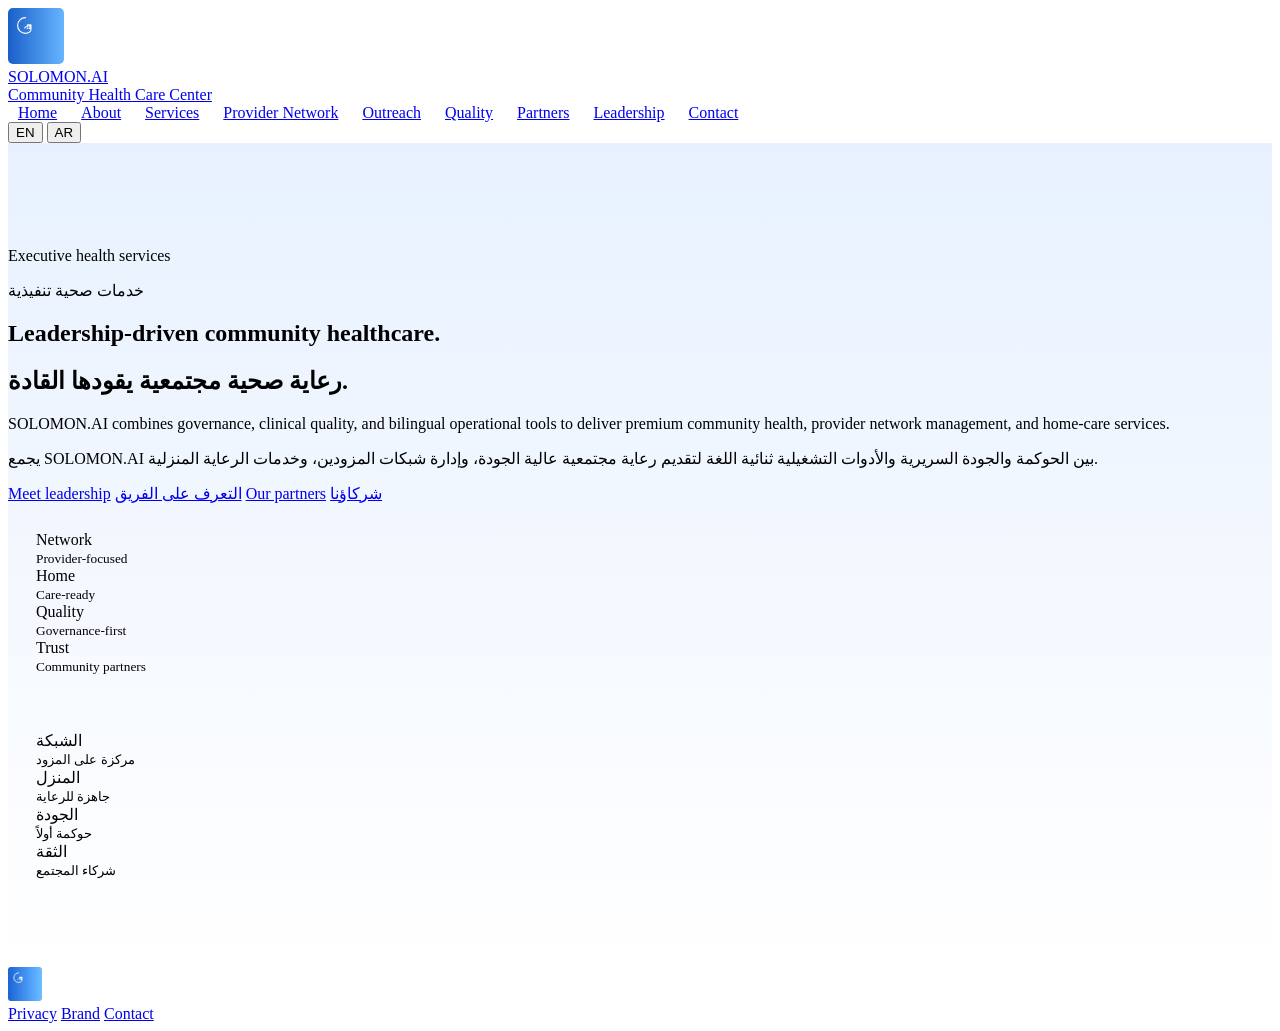
==== commit 31e72848: "Add premium branding: logo, brand guidelines, premium index and new pages for partners, leadership, " ====
--- a/index.html
+++ b/index.html
@@ -1,501 +1,101 @@
 <!DOCTYPE html>
 <html lang="en">
-  <head>
-    <meta charset="UTF-8" />
-    <meta name="viewport" content="width=device-width, initial-scale=1.0" />
-    <title>SOLOMON.AI | Community Health Care Center</title>
-    <meta name="description" content="SOLOMON.AI is a bilingual platform for provider networks, home care, public health, and nursing outreach services." />
-    <link rel="stylesheet" href="styles.css" />
-  </head>
-  <body>
-    <header class="site-header">
-      <div class="container nav-wrap">
-        <a href="index.html" class="brand" aria-label="SOLOMON.AI home">
-          <span class="brand-mark">S</span>
-          <span>
-            <span class="brand-name">SOLOMON.AI</span>
-            <span class="brand-tag">Community Health Care Center</span>
-          </span>
-        </a>
+<head>
+  <meta charset="utf-8" />
+  <meta name="viewport" content="width=device-width,initial-scale=1" />
+  <title>SOLOMON.AI — Community Health Care Center</title>
+  <link rel="stylesheet" href="styles.css" />
+</head>
+<body>
+  <header class="site-header">
+    <div class="container nav-wrap">
+      <a href="index.html" class="brand">
+        <img src="assets/logo.svg" alt="SOLOMON.AI logo" class="logo-img" />
+        <div>
+          <div class="brand-name">SOLOMON.AI</div>
+          <div class="brand-tag">Community Health Care Center</div>
+        </div>
+      </a>
 
-        <nav class="main-nav" aria-label="Main navigation">
-          <a href="index.html" class="active">Home</a>
-          <a href="about.html">About</a>
-          <a href="services.html">Services</a>
-          <a href="provider-network.html">Provider Network</a>
-          <a href="outreach.html">Outreach</a>
-          <a href="contact.html">Contact</a>
-        </nav>
+      <nav class="main-nav">
+        <a href="index.html" class="active">Home</a>
+        <a href="about.html">About</a>
+        <a href="services.html">Services</a>
+        <a href="provider-network.html">Provider Network</a>
+        <a href="outreach.html">Outreach</a>
+        <a href="quality-assurance.html">Quality</a>
+        <a href="partners.html">Partners</a>
+        <a href="leadership.html">Leadership</a>
+        <a href="contact.html">Contact</a>
+      </nav>
 
-        <div class="lang-switcher" aria-label="Language switcher">
-          <button class="lang-btn active" data-lang="en">EN</button>
-          <button class="lang-btn" data-lang="ar">AR</button>
+      <div class="lang-switcher">
+        <button class="lang-btn active" data-lang="en">EN</button>
+        <button class="lang-btn" data-lang="ar">AR</button>
+      </div>
+    </div>
+  </header>
+
+  <main>
+    <section class="hero premium">
+      <div class="container hero-grid">
+        <div class="hero-copy">
+          <p class="eyebrow en">Executive health services</p>
+          <p class="eyebrow ar hidden">خدمات صحية تنفيذية</p>
+          <h1 class="en">Leadership-driven community healthcare.</h1>
+          <h1 class="ar hidden">رعاية صحية مجتمعية يقودها القادة.</h1>
+          <p class="lead en">SOLOMON.AI combines governance, clinical quality, and bilingual operational tools to deliver premium community health, provider network management, and home-care services.</p>
+          <p class="lead ar hidden">يجمع SOLOMON.AI بين الحوكمة والجودة السريرية والأدوات التشغيلية ثنائية اللغة لتقديم رعاية مجتمعية عالية الجودة، وإدارة شبكات المزودين، وخدمات الرعاية المنزلية.</p>
+          <div class="cta-group">
+            <a href="leadership.html" class="btn btn-primary en">Meet leadership</a>
+            <a href="leadership.html" class="btn btn-primary ar hidden">التعرف على الفريق</a>
+            <a href="partners.html" class="btn btn-secondary en">Our partners</a>
+            <a href="partners.html" class="btn btn-secondary ar hidden">شركاؤنا</a>
+          </div>
         </div>
-      </div>
-    </header>
 
-    <main>
-      <section class="hero">
-        <div class="container hero-grid">
-          <div class="hero-copy">
-            <div class="eyebrow en">Healthcare network & community care</div>
-            <div class="eyebrow ar hidden">شبكة الرعاية الصحية والخدمات المجتمعية</div>
-            <h1 class="en">Connected healthcare for stronger communities.</h1>
-            <h1 class="ar hidden">رعاية صحية مترابطة لمجتمعات أقوى.</h1>
-            <p class="lead en">SOLOMON.AI supports provider networks, home care programs, public health services, and nursing outreach initiatives through bilingual governance, policies, and operational excellence.</p>
-            <p class="lead ar hidden">يدعم SOLOMON.AI شبكات مقدمي الرعاية، وخدمات الرعاية المنزلية، وبرامج الصحة العامة، ومبادرات التمريض الميداني عبر حوكمة ثنائية اللغة وسياسات وتفوق تشغيلي.</p>
-            <div class="cta-group">
-              <a href="services.html" class="btn btn-primary en">Explore services</a>
-              <a href="services.html" class="btn btn-primary ar hidden">استكشف الخدمات</a>
-              <a href="contact.html" class="btn btn-secondary en">Contact us</a>
-              <a href="contact.html" class="btn btn-secondary ar hidden">تواصل معنا</a>
+        <div class="hero-panel en">
+          <div class="panel-card">
+            <div class="stat-row">
+              <div><div class="big-number">Network</div><small>Provider-focused</small></div>
+              <div><div class="big-number">Home</div><small>Care-ready</small></div>
             </div>
-          </div>
-
-          <div class="hero-panel en">
-            <div class="panel-card">
-              <div class="stat-row">
-                <div>
-                  <div class="big-number">35+</div>
-                  <small>Programs</small>
-                </div>
-                <div>
-                  <div class="big-number">24/7</div>
-                  <small>Care coordination</small>
-                </div>
-              </div>
-              <div class="stat-row">
-                <div>
-                  <div class="big-number">100%</div>
-                  <small>Patient focus</small>
-                </div>
-                <div>
-                  <div class="big-number">A+</div>
-                  <small>Quality standards</small>
-                </div>
-              </div>
-            </div>
-          </div>
-
-          <div class="hero-panel ar hidden">
-            <div class="panel-card">
-              <div class="stat-row">
-                <div>
-                  <div class="big-number">35+</div>
-                  <small>برامج</small>
-                </div>
-                <div>
-                  <div class="big-number">24/7</div>
-                  <small>تنسيق الرعاية</small>
-                </div>
-              </div>
-              <div class="stat-row">
-                <div>
-                  <div class="big-number">100%</div>
-                  <small>تركيز على المريض</small>
-                </div>
-                <div>
-                  <div class="big-number">A+</div>
-                  <small>معايير الجودة</small>
-                </div>
-              </div>
+            <div class="stat-row">
+              <div><div class="big-number">Quality</div><small>Governance-first</small></div>
+              <div><div class="big-number">Trust</div><small>Community partners</small></div>
             </div>
           </div>
         </div>
-      </section>
 
-      <section class="section">
-        <div class="container">
-          <div class="section-head en">
-            <p>Why choose us</p>
-            <h2>Integrated care designed around the community.</h2>
-          </div>
-          <div class="section-head ar hidden">
-            <p>لماذا نحن</p>
-            <h2>رعاية متكاملة تُصمم حول المجتمع.</h2>
-          </div>
-
-          <div class="card-grid three-up">
-            <article class="feature-card">
-              <div class="feature-icon">01</div>
-              <h3 class="en">Primary care access</h3>
-              <h3 class="ar hidden">الوصول إلى الرعاية الأولية</h3>
-              <p class="en">Convenient access to preventive, family-focused, and community-centered healthcare services.</p>
-              <p class="ar hidden">وصول مريح إلى الخدمات الوقائية والأسَرية والمتمحورة حول المجتمع.</p>
-            </article>
-
-            <article class="feature-card">
-              <div class="feature-icon">02</div>
-              <h3 class="en">Home-based support</h3>
-              <h3 class="ar hidden">الدعم المنزلي</h3>
-              <p class="en">Flexible nursing support for follow-up, medication review, recovery planning, and safe in-home care.</p>
-              <p class="ar hidden">دعم تمريضي مرن للمتابعة، ومراجعة الأدوية، وتخطيط التعافي، والرعاية المنزلية الآمنة.</p>
-            </article>
-
-            <article class="feature-card">
-              <div class="feature-icon">03</div>
-              <h3 class="en">Public health outreach</h3>
-              <h3 class="ar hidden">التوعية الصحية العامة</h3>
-              <p class="en">Education, prevention, and community programs that strengthen health literacy and service access.</p>
-              <p class="ar hidden">التعليم، والوقاية، والبرامج المجتمعية التي تعزز الوعي الصحي والوصول إلى الخدمة.</p>
-            </article>
-          </div>
-        </div>
-      </section>
-
-      <section class="section section-alt">
-        <div class="container two-column">
-          <div>
-            <div class="section-head en">
-              <p>Our model</p>
-              <h2>One network. Coordinated care.</h2>
+        <div class="hero-panel ar hidden">
+          <div class="panel-card">
+            <div class="stat-row">
+              <div><div class="big-number">الشبكة</div><small>مركزة على المزود</small></div>
+              <div><div class="big-number">المنزل</div><small>جاهزة للرعاية</small></div>
             </div>
-            <div class="section-head ar hidden">
-              <p>نموذجنا</p>
-              <h2>شبكة واحدة. رعاية منسقة.</h2>
-            </div>
-
-            <ul class="check-list en">
-              <li>Integrated provider coordination</li>
-              <li>Referral and case management workflow</li>
-              <li>Home care and nursing outreach</li>
-              <li>Quality assurance and compliance oversight</li>
-              <li>Clear bilingual operational tools</li>
-            </ul>
-
-            <ul class="check-list ar hidden">
-              <li>تنسيق مزودين متكامل</li>
-              <li>إحالة وسير عمل إدارة الحالات</li>
-              <li>الرعاية المنزلية والتمريض الميداني</li>
-              <li>ضمان الجودة والامتثال</li>
-              <li>أدوات تشغيلية واضحة ثنائية اللغة</li>
-            </ul>
-          </div>
-
-          <div class="panel-card compact">
-            <div class="mini-label en">Priority areas</div>
-            <div class="mini-label ar hidden">المجالات ذات الأولوية</div>
-            <div class="tag-group en">
-              <span>Community clinics</span>
-              <span>Home health</span>
-              <span>Prevention</span>
-              <span>Education</span>
-            </div>
-            <div class="tag-group ar hidden">
-              <span>العيادات المجتمعية</span>
-              <span>الرعاية المنزلية</span>
-              <span>الوقاية</span>
-              <span>التثقيف</span>
+            <div class="stat-row">
+              <div><div class="big-number">الجودة</div><small>حوكمة أولاً</small></div>
+              <div><div class="big-number">الثقة</div><small>شركاء المجتمع</small></div>
             </div>
           </div>
         </div>
-      </section>
-    </main>
+      </div>
+    </section>
+  </main>
 
-    <footer class="site-footer">
-      <div class="container footer-wrap">
-        <div>
-          <div class="brand-name">SOLOMON.AI</div>
-          <p class="en">Community-focused healthcare guidance and operations.</p>
-          <p class="ar hidden">إرشادات وتشغيل رعاية صحية موجهة نحو المجتمع.</p>
-        </div>
-        <div class="footer-links">
-          <a href="provider-network.html">Provider Network</a>
-          <a href="outreach.html">Outreach</a>
-          <a href="contact.html">Contact</a>
-        </div>
+  <footer class="site-footer">
+    <div class="container footer-wrap">
+      <div>
+        <img src="assets/logo.svg" alt="SOLOMON.AI logo small" style="height:34px" />
       </div>
-    </footer>
+      <div class="footer-links">
+        <a href="privacy.md">Privacy</a>
+        <a href="docs/brand-guidelines.md">Brand</a>
+        <a href="contact.html">Contact</a>
+      </div>
+    </div>
+  </footer>
 
-    <script src="script.js"></script>
-  </body>
+  <script src="script.js"></script>
+</body>
 </html>
-
-
-
-
-
-
-
-
-
-
-
-
-
-
-
-
-
-
-
-
-
-
-
-
-
-
-
-
-
-
-
-
-
-
-
-
-
-
-
-
-
-
-
-
-
-
-
-
-
-
-
-
-
-
-
-
-
-
-
-
-
-
-
-
-
-
-
-
-
-
-
-
-
-
-
-
-
-
-
-
-
-
-
-
-
-
-
-
-
-
-
-
-
-
-
-
-
-
-
-
-
-
-
-
-
-
-
-
-
-
-
-
-
-
-
-
-
-
-
-
-
-
-
-
-
-
-
-
-
-
-
-
-
-
-
-
-
-
-
-
-
-
-
-
-
-
-
-
-
-
-
-
-
-
-
-
-
-
-
-
-
-
-
-
-
-
-
-
-
-
-
-
-
-
-
-
-
-
-
-
-
-
-
-
-
-
-
-
-
-
-
-
-
-
-
-
-
-
-
-
-
-
-
-
-
-
-
-
-
-
-
-
-
-
-
-
-
-
-
-
-
-
-
-
-
-
-
-
-
-
-
-
-
-
-
-
-
-
-
-
-
-
-
-
-
-
-
-
-
-
-
-
-
-
-
-
-
-
-
-
-
-
-
-
-
-
-
-
-
-
-
-
-
-
-
-
-
-
-
-
-
-
-
-
-
-
-
-
-
--- a/styles.css
+++ b/styles.css
@@ -1,418 +1,20 @@
-* {
-  box-sizing: border-box;
-}
+/* Premium brand updates — additions to the existing styles for logo spacing, hero premium panel, partner cards */
 
-:root {
-  --primary: #1a5fc9;
-  --primary-dark: #0c3d8a;
-  --sky: #eaf4ff;
-  --bg: #f6f9ff;
-  --panel: #ffffff;
-  --line: #dfeaf9;
-  --text: #1b2636;
-  --muted: #58677a;
-  --shadow: 0 18px 35px rgba(31, 60, 110, 0.08);
-}
+.logo-img{height:56px;display:inline-block;margin-right:12px}
 
-html {
-  scroll-behavior: smooth;
-}
+.site-header .main-nav a{padding:8px 10px;border-radius:8px}
 
-body {
-  margin: 0;
-  background: var(--bg);
-  color: var(--text);
-  font-family: Arial, Helvetica, sans-serif;
-  line-height: 1.6;
-}
+.hero.premium{padding:88px 0 60px;background:linear-gradient(180deg, rgba(230,240,255,0.95), rgba(255,255,255,0));}
 
-a {
-  color: var(--primary);
-  text-decoration: none;
-}
+.panel-card{border-radius:18px;padding:28px}
 
-a:hover {
-  color: var(--primary-dark);
-}
+.feature-card{min-height:180px}
 
-img {
-  max-width: 100%;
-  display: block;
-}
+.footer-wrap img{filter:brightness(1.05)}
 
-.container {
-  width: min(1100px, calc(100% - 36px));
-  margin: 0 auto;
-}
+/* partner and leadership cards */
+.partner-grid{display:grid;grid-template-columns:repeat(auto-fit,minmax(220px,1fr));gap:18px}
+.partner-card{background:white;border:1px solid var(--line);padding:18px;border-radius:12px}
 
-.site-header {
-  position: sticky;
-  top: 0;
-  z-index: 30;
-  background: rgba(255, 255, 255, 0.9);
-  backdrop-filter: blur(8px);
-  border-bottom: 1px solid var(--line);
-}
-
-.nav-wrap {
-  display: flex;
-  align-items: center;
-  justify-content: space-between;
-  gap: 18px;
-  padding: 16px 0;
-  flex-wrap: wrap;
-}
-
-.brand {
-  display: flex;
-  align-items: center;
-  gap: 12px;
-  text-decoration: none;
-  color: var(--text);
-}
-
-.brand-mark {
-  width: 44px;
-  height: 44px;
-  border-radius: 12px;
-  background: linear-gradient(135deg, var(--primary), #66b5ff);
-  display: grid;
-  place-items: center;
-  color: white;
-  font-weight: 800;
-  font-size: 1.15rem;
-}
-
-.brand-name {
-  display: block;
-  font-weight: 800;
-  font-size: 1.12rem;
-  letter-spacing: 0.02em;
-}
-
-.brand-tag {
-  display: block;
-  font-size: 0.72rem;
-  color: var(--muted);
-}
-
-.main-nav {
-  display: flex;
-  align-items: center;
-  gap: 18px;
-  flex-wrap: wrap;
-}
-
-.main-nav a {
-  color: var(--text);
-  font-weight: 700;
-  font-size: 0.95rem;
-}
-
-.main-nav a.active,
-.main-nav a:hover {
-  color: var(--primary);
-}
-
-.lang-switcher {
-  display: flex;
-  gap: 8px;
-}
-
-.lang-btn {
-  border-radius: 999px;
-  border: 1px solid var(--line);
-  background: white;
-  color: var(--text);
-  padding: 8px 11px;
-  font-weight: 700;
-  cursor: pointer;
-}
-
-.lang-btn.active {
-  background: var(--primary);
-  color: white;
-  border-color: var(--primary);
-}
-
-.hero {
-  background: linear-gradient(180deg, rgba(234, 244, 255, 0.7), rgba(255,255,255,0));
-  padding: 72px 0 50px;
-}
-
-.hero-grid {
-  display: grid;
-  grid-template-columns: 1.4fr 0.8fr;
-  align-items: center;
-  gap: 28px;
-}
-
-.eyebrow {
-  display: inline-block;
-  color: var(--primary);
-  background: rgba(26, 95, 201, 0.08);
-  border: 1px solid rgba(26, 95, 201, 0.12);
-  border-radius: 999px;
-  padding: 7px 12px;
-  font-size: 0.72rem;
-  letter-spacing: 0.12em;
-  text-transform: uppercase;
-  font-weight: 800;
-  margin-bottom: 12px;
-}
-
-.hero h1 {
-  font-size: clamp(2.1rem, 5vw, 4rem);
-  line-height: 1.08;
-  margin: 0 0 14px;
-}
-
-.lead {
-  max-width: 620px;
-  font-size: 1.06rem;
-  color: var(--muted);
-  margin: 0;
-}
-
-.cta-group {
-  display: flex;
-  gap: 12px;
-  flex-wrap: wrap;
-  margin-top: 20px;
-}
-
-.btn {
-  display: inline-block;
-  padding: 12px 18px;
-  border-radius: 10px;
-  font-weight: 700;
-  transition: 0.2s ease;
-}
-
-.btn-primary {
-  background: var(--primary);
-  color: white;
-}
-
-.btn-primary:hover {
-  background: var(--primary-dark);
-  color: white;
-}
-
-.btn-secondary {
-  background: white;
-  border: 1px solid var(--line);
-  color: var(--text);
-}
-
-.panel-card {
-  background: var(--panel);
-  border: 1px solid var(--line);
-  border-radius: 24px;
-  box-shadow: var(--shadow);
-  padding: 30px 24px;
-}
-
-.stat-row {
-  display: grid;
-  grid-template-columns: repeat(2, minmax(0,1fr));
-  gap: 18px;
-  padding: 14px 0;
-  border-bottom: 1px solid var(--line);
-}
-
-.stat-row:last-child {
-  border-bottom: none;
-}
-
-.big-number {
-  font-size: clamp(1.7rem, 3vw, 2.6rem);
-  font-weight: 800;
-  color: var(--primary-dark);
-  line-height: 1;
-}
-
-.stat-row small {
-  display: block;
-  color: var(--muted);
-  margin-top: 4px;
-}
-
-.section {
-  padding: 70px 0;
-}
-
-.section-alt {
-  background: #edf5ff;
-}
-
-.section-head {
-  margin-bottom: 22px;
-}
-
-.section-head p {
-  margin: 0 0 8px;
-  color: var(--primary);
-  font-weight: 800;
-  letter-spacing: 0.12em;
-  text-transform: uppercase;
-  font-size: 0.74rem;
-}
-
-.section-head h2,
-.page-top h1 {
-  margin: 0;
-  line-height: 1.15;
-  font-size: clamp(2rem, 4vw, 2.8rem);
-}
-
-.card-grid {
-  display: grid;
-  gap: 20px;
-}
-
-.three-up {
-  grid-template-columns: repeat(3, minmax(0, 1fr));
-}
-
-.feature-card,
-.content-card,
-.mini-card {
-  background: var(--panel);
-  border: 1px solid var(--line);
-  border-radius: 20px;
-  box-shadow: var(--shadow);
-  padding: 24px 20px;
-}
-
-.feature-card h3,
-.mini-card h3 {
-  margin: 10px 0 12px;
-  font-size: 1.25rem;
-}
-
-.feature-card p,
-.content-card p,
-.mini-card li,
-.bullet-list li,
-.check-list li {
-  color: var(--muted);
-}
-
-.feature-icon {
-  width: 44px;
-  height: 44px;
-  border-radius: 12px;
-  display: grid;
-  place-items: center;
-  color: var(--primary-dark);
-  background: rgba(26, 95, 201, 0.08);
-  font-weight: 800;
-}
-
-.two-column {
-  display: grid;
-  grid-template-columns: 1.1fr 0.9fr;
-  gap: 24px;
-  align-items: center;
-}
-
-.check-list,
-.bullet-list {
-  margin: 18px 0 0;
-  padding-left: 20px;
-}
-
-.check-list li,
-.bullet-list li {
-  margin-bottom: 10px;
-}
-
-.mini-label {
-  color: var(--primary);
-  font-size: 0.7rem;
-  text-transform: uppercase;
-  letter-spacing: 0.12em;
-  font-weight: 800;
-}
-
-.tag-group {
-  display: flex;
-  flex-wrap: wrap;
-  gap: 10px;
-  margin-top: 16px;
-}
-
-.tag-group span {
-  padding: 8px 12px;
-  border-radius: 999px;
-  background: #ebf5ff;
-  color: var(--primary-dark);
-  font-weight: 700;
-}
-
-.site-footer {
-  background: #0f172a;
-  color: white;
-  padding: 26px 0;
-}
-
-.footer-wrap {
-  display: flex;
-  align-items: center;
-  justify-content: space-between;
-  gap: 16px;
-  flex-wrap: wrap;
-}
-
-.footer-links {
-  display: flex;
-  gap: 18px;
-  flex-wrap: wrap;
-}
-
-.footer-links a {
-  color: white;
-  opacity: 0.85;
-}
-
-.page-main {
-  padding: 62px 0 72px;
-}
-
-.narrow-page {
-  max-width: 860px;
-}
-
-.page-top {
-  margin-bottom: 18px;
-}
-
-.info-grid {
-  display: grid;
-  grid-template-columns: repeat(2, minmax(0, 1fr));
-  gap: 18px;
-  margin-top: 22px;
-}
-
-.mini-card ul {
-  margin: 0;
-  padding-left: 18px;
-}
-
-.hidden {
-  display: none !important;
-}
-
-@media (max-width: 900px) {
-  .hero-grid,
-  .three-up,
-  .two-column,
-  .info-grid {
-    grid-template-columns: 1fr;
-  }
-
-  .nav-wrap {
-    justify-content: center;
-  }
-}
+.leader-card{display:flex;gap:14px;align-items:center}
+.leader-card img{width:72px;height:72px;border-radius:12px;object-fit:cover}
